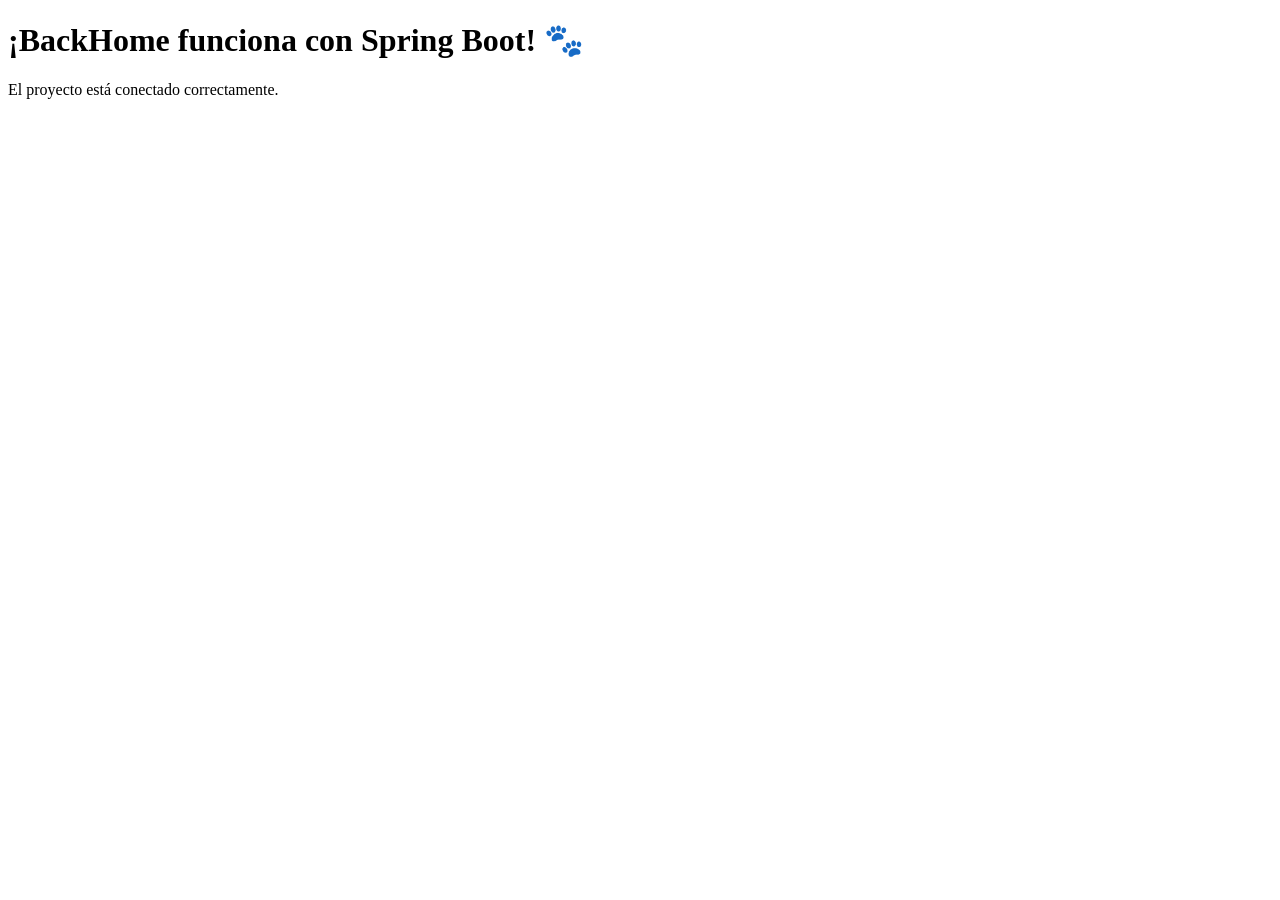
==== demo/src/main/resources/templates/index.html @ ec59faa7 "Framework spring boot Creacion Framework, mas conexion a la base de datos queda FUNCIONAL." ====
<!DOCTYPE html>
<html lang="es">
<head>
    <meta charset="UTF-8">
    <meta name="viewport" content="width=device-width, initial-scale=1.0">
    <title>BackHome</title>
</head>
<body>

    <h1>¡BackHome funciona con Spring Boot! 🐾</h1>

    <p>El proyecto está conectado correctamente.</p>

</body>
</html>
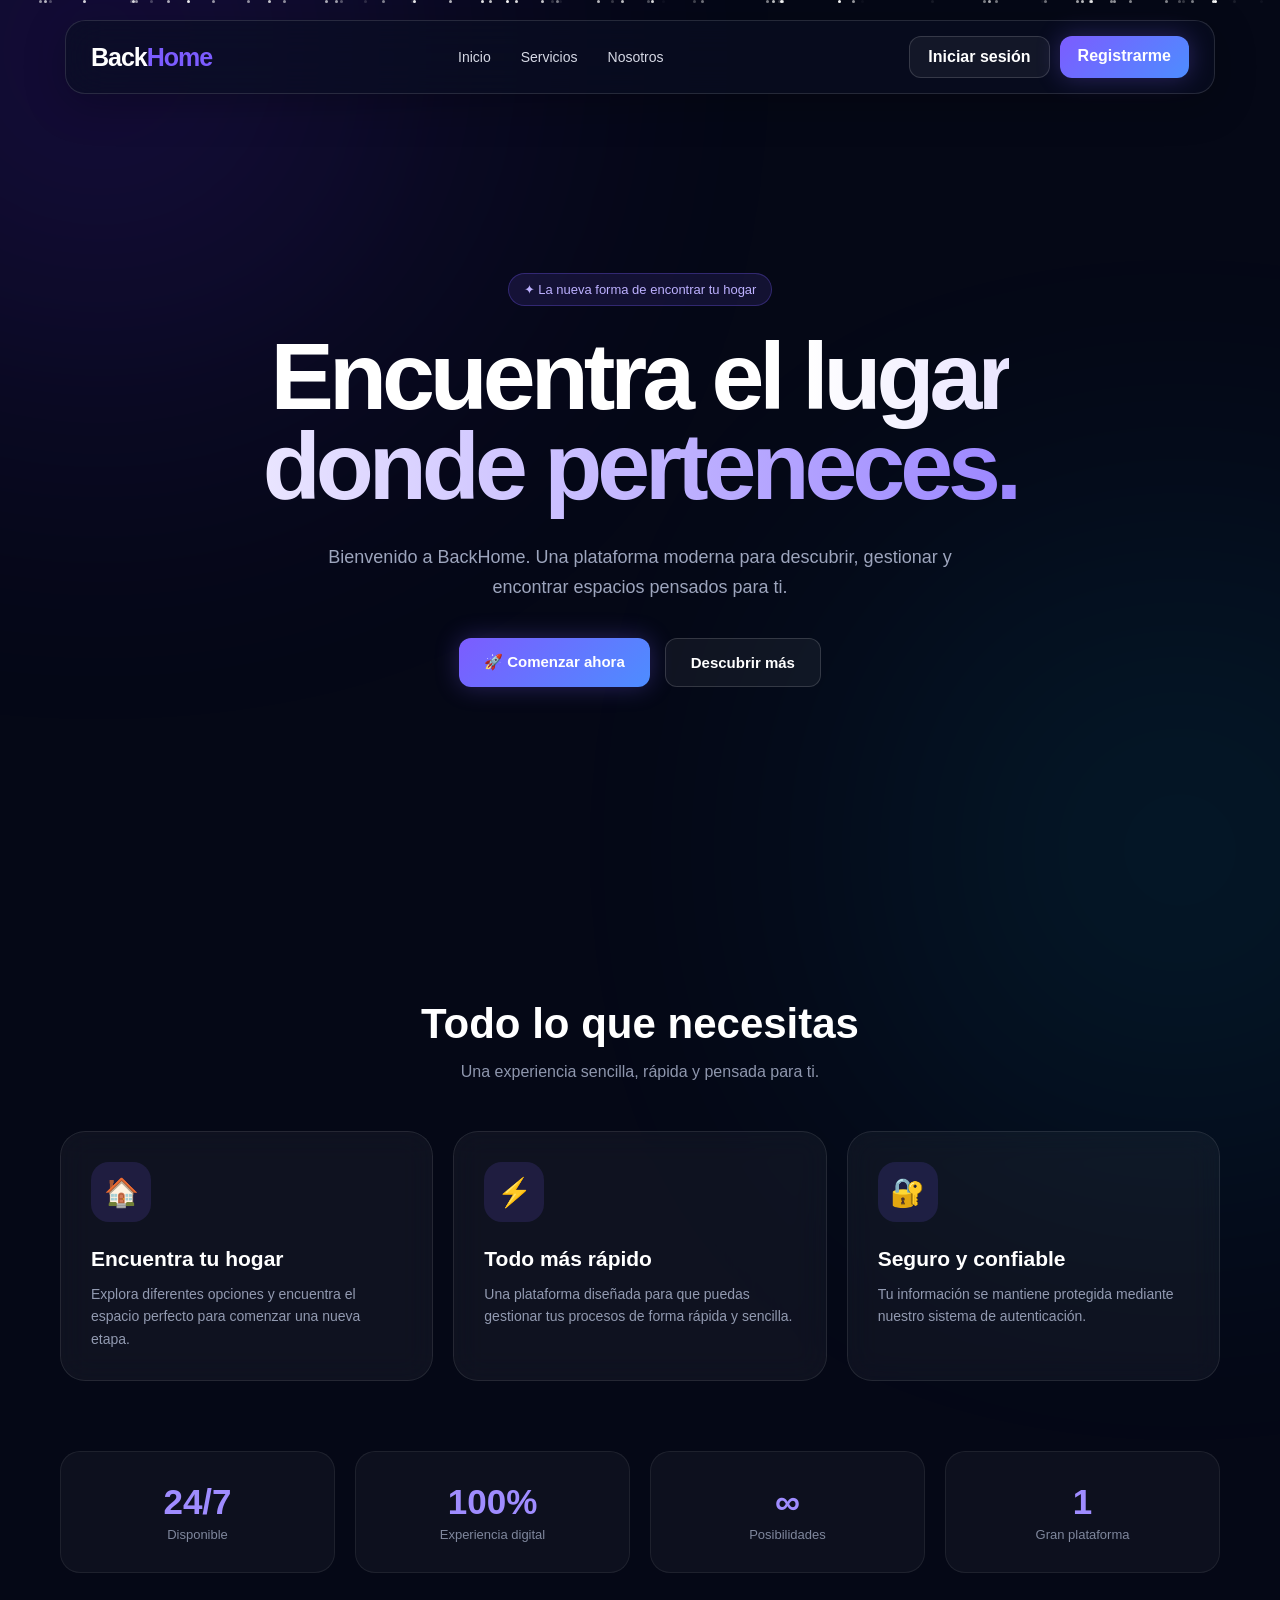
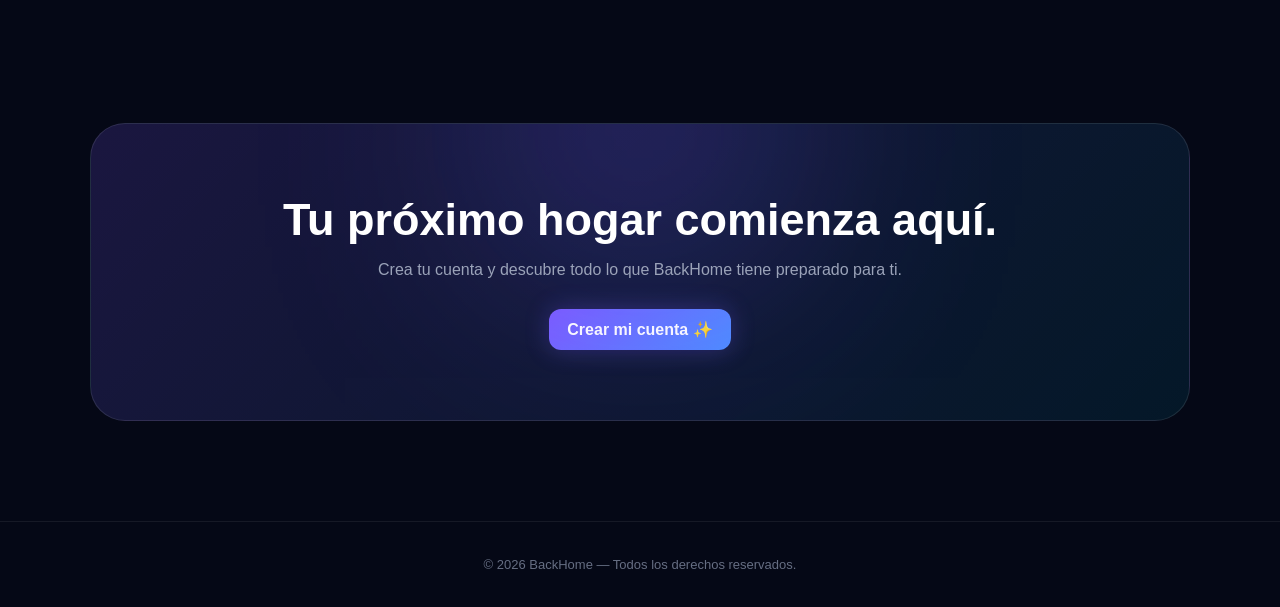
==== commit cc04f1ff: "login + registro java" ====
--- a/demo/src/main/resources/templates/index.html
+++ b/demo/src/main/resources/templates/index.html
@@ -3,13 +3,773 @@
 <head>
     <meta charset="UTF-8">
     <meta name="viewport" content="width=device-width, initial-scale=1.0">
-    <title>BackHome</title>
+
+    <title>BackHome | Encuentra tu nuevo hogar</title>
+
+    <style>
+        * {
+            margin: 0;
+            padding: 0;
+            box-sizing: border-box;
+        }
+
+        html {
+            scroll-behavior: smooth;
+        }
+
+        body {
+            font-family: "Segoe UI", Arial, sans-serif;
+            background: #050816;
+            color: white;
+            overflow-x: hidden;
+        }
+
+        /* =========================
+           FONDO ANIMADO
+        ========================= */
+
+        body::before {
+            content: "";
+            position: fixed;
+            width: 600px;
+            height: 600px;
+            background: #6c2cff;
+            border-radius: 50%;
+            filter: blur(180px);
+            opacity: 0.22;
+            top: -250px;
+            left: -200px;
+            z-index: -2;
+            animation: float1 10s ease-in-out infinite;
+        }
+
+        body::after {
+            content: "";
+            position: fixed;
+            width: 500px;
+            height: 500px;
+            background: #00d4ff;
+            border-radius: 50%;
+            filter: blur(180px);
+            opacity: 0.15;
+            bottom: -200px;
+            right: -150px;
+            z-index: -2;
+            animation: float2 12s ease-in-out infinite;
+        }
+
+        @keyframes float1 {
+            0%, 100% {
+                transform: translate(0, 0);
+            }
+
+            50% {
+                transform: translate(100px, 80px);
+            }
+        }
+
+        @keyframes float2 {
+            0%, 100% {
+                transform: translate(0, 0);
+            }
+
+            50% {
+                transform: translate(-80px, -60px);
+            }
+        }
+
+        /* =========================
+           PARTICULAS
+        ========================= */
+
+        .particles {
+            position: fixed;
+            inset: 0;
+            pointer-events: none;
+            z-index: -1;
+        }
+
+        .particle {
+            position: absolute;
+            width: 3px;
+            height: 3px;
+            background: white;
+            border-radius: 50%;
+            opacity: 0.5;
+            animation: particleMove linear infinite;
+        }
+
+        @keyframes particleMove {
+            from {
+                transform: translateY(100vh);
+                opacity: 0;
+            }
+
+            20% {
+                opacity: 0.6;
+            }
+
+            80% {
+                opacity: 0.6;
+            }
+
+            to {
+                transform: translateY(-100px);
+                opacity: 0;
+            }
+        }
+
+        /* =========================
+           NAVBAR
+        ========================= */
+
+        nav {
+            position: fixed;
+            top: 20px;
+            left: 50%;
+            transform: translateX(-50%);
+            width: min(1150px, 92%);
+            padding: 15px 25px;
+            border: 1px solid rgba(255,255,255,0.12);
+            background: rgba(10, 15, 35, 0.65);
+            backdrop-filter: blur(20px);
+            -webkit-backdrop-filter: blur(20px);
+            border-radius: 20px;
+            display: flex;
+            justify-content: space-between;
+            align-items: center;
+            z-index: 1000;
+            box-shadow: 0 10px 40px rgba(0,0,0,0.25);
+        }
+
+        .logo {
+            font-size: 25px;
+            font-weight: 800;
+            letter-spacing: -1px;
+        }
+
+        .logo span {
+            color: #7c5cff;
+        }
+
+        .nav-links {
+            display: flex;
+            gap: 30px;
+            list-style: none;
+        }
+
+        .nav-links a {
+            color: #d6d9e5;
+            text-decoration: none;
+            font-size: 14px;
+            transition: 0.3s;
+        }
+
+        .nav-links a:hover {
+            color: white;
+        }
+
+        .nav-buttons {
+            display: flex;
+            gap: 10px;
+        }
+
+        .btn {
+            border: none;
+            cursor: pointer;
+            text-decoration: none;
+            padding: 11px 18px;
+            border-radius: 12px;
+            font-weight: 600;
+            transition: 0.3s;
+            display: inline-block;
+        }
+
+        .btn-login {
+            color: white;
+            border: 1px solid rgba(255,255,255,0.15);
+            background: rgba(255,255,255,0.05);
+        }
+
+        .btn-login:hover {
+            background: rgba(255,255,255,0.12);
+            transform: translateY(-2px);
+        }
+
+        .btn-primary {
+            color: white;
+            background: linear-gradient(135deg, #7c5cff, #4d8dff);
+            box-shadow: 0 0 25px rgba(124,92,255,0.3);
+        }
+
+        .btn-primary:hover {
+            transform: translateY(-3px);
+            box-shadow: 0 10px 35px rgba(124,92,255,0.5);
+        }
+
+        /* =========================
+           HERO
+        ========================= */
+
+        .hero {
+            min-height: 100vh;
+            display: flex;
+            align-items: center;
+            justify-content: center;
+            text-align: center;
+            padding: 140px 20px 80px;
+            position: relative;
+        }
+
+        .hero-content {
+            max-width: 950px;
+        }
+
+        .badge {
+            display: inline-block;
+            padding: 8px 15px;
+            border-radius: 30px;
+            background: rgba(124,92,255,0.12);
+            border: 1px solid rgba(124,92,255,0.3);
+            color: #bdb1ff;
+            font-size: 13px;
+            margin-bottom: 25px;
+            animation: appear 1s ease;
+        }
+
+        .hero h1 {
+            font-size: clamp(50px, 8vw, 95px);
+            line-height: 0.95;
+            letter-spacing: -5px;
+            margin-bottom: 30px;
+            animation: appear 1s ease 0.1s both;
+        }
+
+        .gradient-text {
+            background: linear-gradient(
+                90deg,
+                #ffffff,
+                #9b86ff,
+                #62d9ff,
+                #ffffff
+            );
+            background-size: 300%;
+            -webkit-background-clip: text;
+            -webkit-text-fill-color: transparent;
+            animation: gradientMove 6s ease infinite;
+        }
+
+        @keyframes gradientMove {
+            0%,100% {
+                background-position: 0%;
+            }
+
+            50% {
+                background-position: 100%;
+            }
+        }
+
+        .hero p {
+            max-width: 650px;
+            margin: auto;
+            color: #9da5bd;
+            font-size: 18px;
+            line-height: 1.7;
+            animation: appear 1s ease 0.2s both;
+        }
+
+        .hero-buttons {
+            margin-top: 35px;
+            display: flex;
+            justify-content: center;
+            gap: 15px;
+            animation: appear 1s ease 0.3s both;
+        }
+
+        .hero-buttons .btn {
+            padding: 15px 25px;
+            font-size: 15px;
+        }
+
+        @keyframes appear {
+            from {
+                opacity: 0;
+                transform: translateY(25px);
+            }
+
+            to {
+                opacity: 1;
+                transform: translateY(0);
+            }
+        }
+
+        /* =========================
+           TARJETAS
+        ========================= */
+
+        .section {
+            padding: 100px 20px;
+            max-width: 1200px;
+            margin: auto;
+        }
+
+        .section-title {
+            text-align: center;
+            margin-bottom: 50px;
+        }
+
+        .section-title h2 {
+            font-size: 42px;
+            margin-bottom: 15px;
+        }
+
+        .section-title p {
+            color: #8e96ad;
+        }
+
+        .cards {
+            display: grid;
+            grid-template-columns: repeat(3, 1fr);
+            gap: 20px;
+        }
+
+        .card {
+            position: relative;
+            padding: 30px;
+            border-radius: 25px;
+            background: rgba(255,255,255,0.045);
+            border: 1px solid rgba(255,255,255,0.09);
+            backdrop-filter: blur(15px);
+            transition: 0.4s;
+            overflow: hidden;
+        }
+
+        .card::before {
+            content: "";
+            position: absolute;
+            width: 150px;
+            height: 150px;
+            background: #765cff;
+            filter: blur(80px);
+            opacity: 0;
+            transition: 0.4s;
+            top: -70px;
+            right: -70px;
+        }
+
+        .card:hover {
+            transform: translateY(-10px);
+            border-color: rgba(124,92,255,0.35);
+            box-shadow: 0 20px 60px rgba(0,0,0,0.3);
+        }
+
+        .card:hover::before {
+            opacity: 0.5;
+        }
+
+        .icon {
+            width: 60px;
+            height: 60px;
+            display: flex;
+            align-items: center;
+            justify-content: center;
+            border-radius: 18px;
+            font-size: 28px;
+            background: rgba(124,92,255,0.15);
+            margin-bottom: 25px;
+        }
+
+        .card h3 {
+            font-size: 21px;
+            margin-bottom: 12px;
+        }
+
+        .card p {
+            color: #929ab1;
+            line-height: 1.6;
+            font-size: 14px;
+        }
+
+        /* =========================
+           ESTADISTICAS
+        ========================= */
+
+        .stats {
+            display: grid;
+            grid-template-columns: repeat(4, 1fr);
+            gap: 20px;
+            margin-top: 70px;
+        }
+
+        .stat {
+            text-align: center;
+            padding: 30px 15px;
+            border-radius: 20px;
+            background: rgba(255,255,255,0.035);
+            border: 1px solid rgba(255,255,255,0.07);
+        }
+
+        .stat h3 {
+            font-size: 35px;
+            margin-bottom: 5px;
+            color: #9f8cff;
+        }
+
+        .stat p {
+            color: #7f879d;
+            font-size: 13px;
+        }
+
+        /* =========================
+           CTA
+        ========================= */
+
+        .cta {
+            margin: 50px auto 100px;
+            max-width: 1100px;
+            padding: 70px 30px;
+            text-align: center;
+            border-radius: 35px;
+            background:
+                linear-gradient(
+                    135deg,
+                    rgba(124,92,255,0.18),
+                    rgba(0,212,255,0.08)
+                );
+            border: 1px solid rgba(255,255,255,0.1);
+            position: relative;
+            overflow: hidden;
+        }
+
+        .cta::before {
+            content: "";
+            position: absolute;
+            width: 300px;
+            height: 300px;
+            background: #765cff;
+            filter: blur(120px);
+            opacity: 0.25;
+            top: -150px;
+            left: 50%;
+            transform: translateX(-50%);
+        }
+
+        .cta h2 {
+            position: relative;
+            font-size: 45px;
+            margin-bottom: 15px;
+        }
+
+        .cta p {
+            position: relative;
+            color: #9ba3b9;
+            margin-bottom: 30px;
+        }
+
+        /* =========================
+           FOOTER
+        ========================= */
+
+        footer {
+            border-top: 1px solid rgba(255,255,255,0.07);
+            padding: 35px 20px;
+            text-align: center;
+            color: #666e83;
+            font-size: 13px;
+        }
+
+        /* =========================
+           RESPONSIVE
+        ========================= */
+
+        @media (max-width: 850px) {
+
+            .nav-links {
+                display: none;
+            }
+
+            .cards {
+                grid-template-columns: 1fr;
+            }
+
+            .stats {
+                grid-template-columns: repeat(2, 1fr);
+            }
+
+            .hero h1 {
+                letter-spacing: -3px;
+            }
+        }
+
+        @media (max-width: 500px) {
+
+            nav {
+                padding: 12px 15px;
+            }
+
+            .logo {
+                font-size: 20px;
+            }
+
+            .nav-buttons .btn {
+                padding: 9px 12px;
+                font-size: 12px;
+            }
+
+            .hero-buttons {
+                flex-direction: column;
+            }
+
+            .stats {
+                grid-template-columns: 1fr;
+            }
+
+            .section-title h2,
+            .cta h2 {
+                font-size: 32px;
+            }
+        }
+    </style>
 </head>
+
 <body>
 
-    <h1>¡BackHome funciona con Spring Boot! 🐾</h1>
-
-    <p>El proyecto está conectado correctamente.</p>
+    <!-- PARTICULAS -->
+    <div class="particles" id="particles"></div>
+
+    <!-- NAVBAR -->
+    <nav>
+
+        <div class="logo">
+            Back<span>Home</span>
+        </div>
+
+        <ul class="nav-links">
+            <li><a href="#inicio">Inicio</a></li>
+            <li><a href="#servicios">Servicios</a></li>
+            <li><a href="#nosotros">Nosotros</a></li>
+        </ul>
+
+        <div class="nav-buttons">
+            <a href="/login" class="btn btn-login">
+                Iniciar sesión
+            </a>
+
+            <a href="/registro" class="btn btn-primary">
+                Registrarme
+            </a>
+        </div>
+
+    </nav>
+
+
+    <!-- HERO -->
+
+    <section class="hero" id="inicio">
+
+        <div class="hero-content">
+
+            <div class="badge">
+                ✦ La nueva forma de encontrar tu hogar
+            </div>
+
+            <h1>
+                Encuentra el
+                <span class="gradient-text">
+                    lugar donde
+                    perteneces.
+                </span>
+            </h1>
+
+            <p>
+                Bienvenido a BackHome. Una plataforma moderna para
+                descubrir, gestionar y encontrar espacios pensados
+                para ti.
+            </p>
+
+            <div class="hero-buttons">
+
+                <a href="/registro" class="btn btn-primary">
+                    🚀 Comenzar ahora
+                </a>
+
+                <a href="#servicios" class="btn btn-login">
+                    Descubrir más
+                </a>
+
+            </div>
+
+        </div>
+
+    </section>
+
+
+    <!-- SERVICIOS -->
+
+    <section class="section" id="servicios">
+
+        <div class="section-title">
+
+            <h2>
+                Todo lo que necesitas
+            </h2>
+
+            <p>
+                Una experiencia sencilla, rápida y pensada para ti.
+            </p>
+
+        </div>
+
+
+        <div class="cards">
+
+            <div class="card">
+
+                <div class="icon">
+                    🏠
+                </div>
+
+                <h3>
+                    Encuentra tu hogar
+                </h3>
+
+                <p>
+                    Explora diferentes opciones y encuentra
+                    el espacio perfecto para comenzar una
+                    nueva etapa.
+                </p>
+
+            </div>
+
+
+            <div class="card">
+
+                <div class="icon">
+                    ⚡
+                </div>
+
+                <h3>
+                    Todo más rápido
+                </h3>
+
+                <p>
+                    Una plataforma diseñada para que puedas
+                    gestionar tus procesos de forma rápida
+                    y sencilla.
+                </p>
+
+            </div>
+
+
+            <div class="card">
+
+                <div class="icon">
+                    🔐
+                </div>
+
+                <h3>
+                    Seguro y confiable
+                </h3>
+
+                <p>
+                    Tu información se mantiene protegida
+                    mediante nuestro sistema de autenticación.
+                </p>
+
+            </div>
+
+        </div>
+
+
+        <!-- ESTADISTICAS -->
+
+        <div class="stats">
+
+            <div class="stat">
+                <h3>24/7</h3>
+                <p>Disponible</p>
+            </div>
+
+            <div class="stat">
+                <h3>100%</h3>
+                <p>Experiencia digital</p>
+            </div>
+
+            <div class="stat">
+                <h3>∞</h3>
+                <p>Posibilidades</p>
+            </div>
+
+            <div class="stat">
+                <h3>1</h3>
+                <p>Gran plataforma</p>
+            </div>
+
+        </div>
+
+    </section>
+
+
+    <!-- CTA -->
+
+    <section class="cta" id="nosotros">
+
+        <h2>
+            Tu próximo hogar
+            comienza aquí.
+        </h2>
+
+        <p>
+            Crea tu cuenta y descubre todo lo que BackHome
+            tiene preparado para ti.
+        </p>
+
+        <a href="/registro" class="btn btn-primary">
+            Crear mi cuenta ✨
+        </a>
+
+    </section>
+
+
+    <!-- FOOTER -->
+
+    <footer>
+
+        © 2026 BackHome — Todos los derechos reservados.
+
+    </footer>
+
+
+    <!-- JAVASCRIPT -->
+
+    <script>
+
+        const particlesContainer =
+            document.getElementById("particles");
+
+        for (let i = 0; i < 70; i++) {
+
+            const particle =
+                document.createElement("div");
+
+            particle.classList.add("particle");
+
+            particle.style.left =
+                Math.random() * 100 + "%";
+
+            particle.style.animationDuration =
+                (5 + Math.random() * 10) + "s";
+
+            particle.style.animationDelay =
+                Math.random() * 10 + "s";
+
+            particle.style.opacity =
+                Math.random();
+
+            particlesContainer.appendChild(particle);
+        }
+
+    </script>
 
 </body>
 </html>
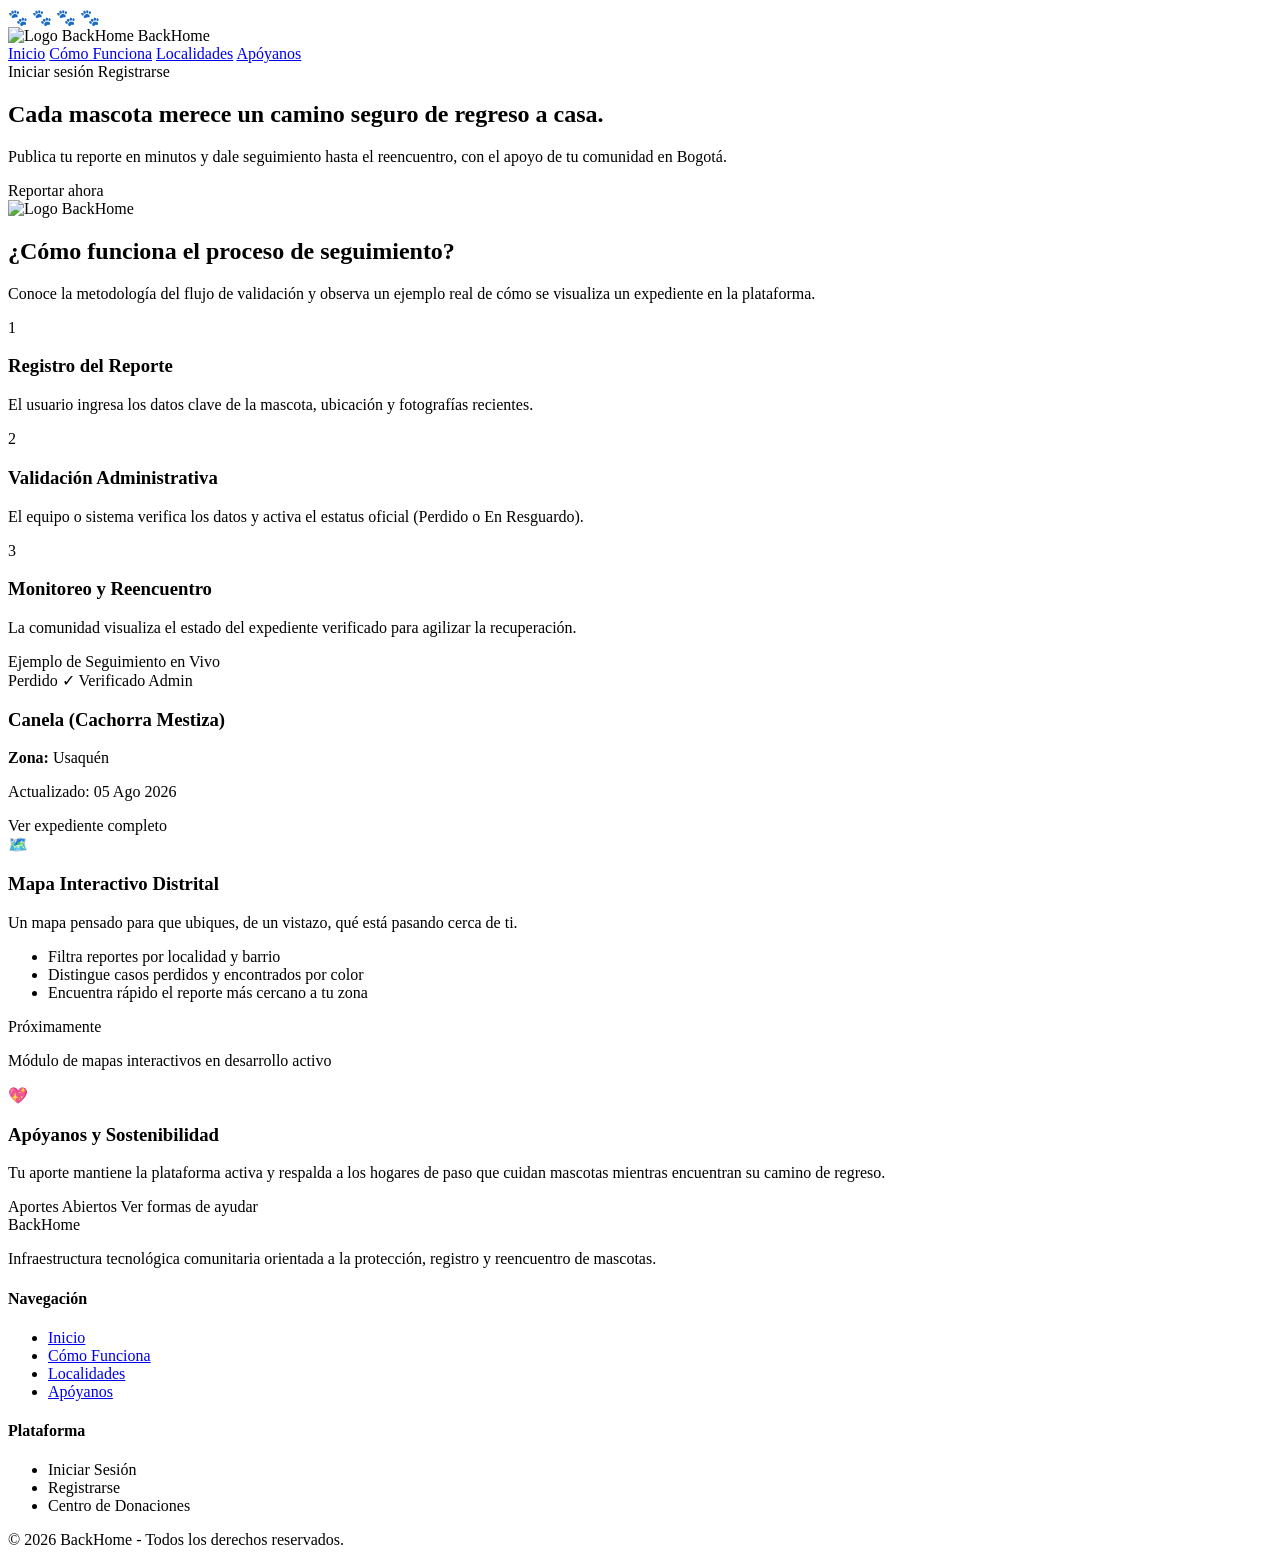
==== commit 89baed71: "Dashboard prueba" ====
--- a/demo/src/main/resources/templates/index.html
+++ b/demo/src/main/resources/templates/index.html
@@ -1,775 +1,210 @@
 <!DOCTYPE html>
-<html lang="es">
+<html lang="es" xmlns:th="http://www.thymeleaf.org">
+
 <head>
     <meta charset="UTF-8">
     <meta name="viewport" content="width=device-width, initial-scale=1.0">
-
-    <title>BackHome | Encuentra tu nuevo hogar</title>
-
-    <style>
-        * {
-            margin: 0;
-            padding: 0;
-            box-sizing: border-box;
-        }
-
-        html {
-            scroll-behavior: smooth;
-        }
-
-        body {
-            font-family: "Segoe UI", Arial, sans-serif;
-            background: #050816;
-            color: white;
-            overflow-x: hidden;
-        }
-
-        /* =========================
-           FONDO ANIMADO
-        ========================= */
-
-        body::before {
-            content: "";
-            position: fixed;
-            width: 600px;
-            height: 600px;
-            background: #6c2cff;
-            border-radius: 50%;
-            filter: blur(180px);
-            opacity: 0.22;
-            top: -250px;
-            left: -200px;
-            z-index: -2;
-            animation: float1 10s ease-in-out infinite;
-        }
-
-        body::after {
-            content: "";
-            position: fixed;
-            width: 500px;
-            height: 500px;
-            background: #00d4ff;
-            border-radius: 50%;
-            filter: blur(180px);
-            opacity: 0.15;
-            bottom: -200px;
-            right: -150px;
-            z-index: -2;
-            animation: float2 12s ease-in-out infinite;
-        }
-
-        @keyframes float1 {
-            0%, 100% {
-                transform: translate(0, 0);
-            }
-
-            50% {
-                transform: translate(100px, 80px);
-            }
-        }
-
-        @keyframes float2 {
-            0%, 100% {
-                transform: translate(0, 0);
-            }
-
-            50% {
-                transform: translate(-80px, -60px);
-            }
-        }
-
-        /* =========================
-           PARTICULAS
-        ========================= */
-
-        .particles {
-            position: fixed;
-            inset: 0;
-            pointer-events: none;
-            z-index: -1;
-        }
-
-        .particle {
-            position: absolute;
-            width: 3px;
-            height: 3px;
-            background: white;
-            border-radius: 50%;
-            opacity: 0.5;
-            animation: particleMove linear infinite;
-        }
-
-        @keyframes particleMove {
-            from {
-                transform: translateY(100vh);
-                opacity: 0;
-            }
-
-            20% {
-                opacity: 0.6;
-            }
-
-            80% {
-                opacity: 0.6;
-            }
-
-            to {
-                transform: translateY(-100px);
-                opacity: 0;
-            }
-        }
-
-        /* =========================
-           NAVBAR
-        ========================= */
-
-        nav {
-            position: fixed;
-            top: 20px;
-            left: 50%;
-            transform: translateX(-50%);
-            width: min(1150px, 92%);
-            padding: 15px 25px;
-            border: 1px solid rgba(255,255,255,0.12);
-            background: rgba(10, 15, 35, 0.65);
-            backdrop-filter: blur(20px);
-            -webkit-backdrop-filter: blur(20px);
-            border-radius: 20px;
-            display: flex;
-            justify-content: space-between;
-            align-items: center;
-            z-index: 1000;
-            box-shadow: 0 10px 40px rgba(0,0,0,0.25);
-        }
-
-        .logo {
-            font-size: 25px;
-            font-weight: 800;
-            letter-spacing: -1px;
-        }
-
-        .logo span {
-            color: #7c5cff;
-        }
-
-        .nav-links {
-            display: flex;
-            gap: 30px;
-            list-style: none;
-        }
-
-        .nav-links a {
-            color: #d6d9e5;
-            text-decoration: none;
-            font-size: 14px;
-            transition: 0.3s;
-        }
-
-        .nav-links a:hover {
-            color: white;
-        }
-
-        .nav-buttons {
-            display: flex;
-            gap: 10px;
-        }
-
-        .btn {
-            border: none;
-            cursor: pointer;
-            text-decoration: none;
-            padding: 11px 18px;
-            border-radius: 12px;
-            font-weight: 600;
-            transition: 0.3s;
-            display: inline-block;
-        }
-
-        .btn-login {
-            color: white;
-            border: 1px solid rgba(255,255,255,0.15);
-            background: rgba(255,255,255,0.05);
-        }
-
-        .btn-login:hover {
-            background: rgba(255,255,255,0.12);
-            transform: translateY(-2px);
-        }
-
-        .btn-primary {
-            color: white;
-            background: linear-gradient(135deg, #7c5cff, #4d8dff);
-            box-shadow: 0 0 25px rgba(124,92,255,0.3);
-        }
-
-        .btn-primary:hover {
-            transform: translateY(-3px);
-            box-shadow: 0 10px 35px rgba(124,92,255,0.5);
-        }
-
-        /* =========================
-           HERO
-        ========================= */
-
-        .hero {
-            min-height: 100vh;
-            display: flex;
-            align-items: center;
-            justify-content: center;
-            text-align: center;
-            padding: 140px 20px 80px;
-            position: relative;
-        }
-
-        .hero-content {
-            max-width: 950px;
-        }
-
-        .badge {
-            display: inline-block;
-            padding: 8px 15px;
-            border-radius: 30px;
-            background: rgba(124,92,255,0.12);
-            border: 1px solid rgba(124,92,255,0.3);
-            color: #bdb1ff;
-            font-size: 13px;
-            margin-bottom: 25px;
-            animation: appear 1s ease;
-        }
-
-        .hero h1 {
-            font-size: clamp(50px, 8vw, 95px);
-            line-height: 0.95;
-            letter-spacing: -5px;
-            margin-bottom: 30px;
-            animation: appear 1s ease 0.1s both;
-        }
-
-        .gradient-text {
-            background: linear-gradient(
-                90deg,
-                #ffffff,
-                #9b86ff,
-                #62d9ff,
-                #ffffff
-            );
-            background-size: 300%;
-            -webkit-background-clip: text;
-            -webkit-text-fill-color: transparent;
-            animation: gradientMove 6s ease infinite;
-        }
-
-        @keyframes gradientMove {
-            0%,100% {
-                background-position: 0%;
-            }
-
-            50% {
-                background-position: 100%;
-            }
-        }
-
-        .hero p {
-            max-width: 650px;
-            margin: auto;
-            color: #9da5bd;
-            font-size: 18px;
-            line-height: 1.7;
-            animation: appear 1s ease 0.2s both;
-        }
-
-        .hero-buttons {
-            margin-top: 35px;
-            display: flex;
-            justify-content: center;
-            gap: 15px;
-            animation: appear 1s ease 0.3s both;
-        }
-
-        .hero-buttons .btn {
-            padding: 15px 25px;
-            font-size: 15px;
-        }
-
-        @keyframes appear {
-            from {
-                opacity: 0;
-                transform: translateY(25px);
-            }
-
-            to {
-                opacity: 1;
-                transform: translateY(0);
-            }
-        }
-
-        /* =========================
-           TARJETAS
-        ========================= */
-
-        .section {
-            padding: 100px 20px;
-            max-width: 1200px;
-            margin: auto;
-        }
-
-        .section-title {
-            text-align: center;
-            margin-bottom: 50px;
-        }
-
-        .section-title h2 {
-            font-size: 42px;
-            margin-bottom: 15px;
-        }
-
-        .section-title p {
-            color: #8e96ad;
-        }
-
-        .cards {
-            display: grid;
-            grid-template-columns: repeat(3, 1fr);
-            gap: 20px;
-        }
-
-        .card {
-            position: relative;
-            padding: 30px;
-            border-radius: 25px;
-            background: rgba(255,255,255,0.045);
-            border: 1px solid rgba(255,255,255,0.09);
-            backdrop-filter: blur(15px);
-            transition: 0.4s;
-            overflow: hidden;
-        }
-
-        .card::before {
-            content: "";
-            position: absolute;
-            width: 150px;
-            height: 150px;
-            background: #765cff;
-            filter: blur(80px);
-            opacity: 0;
-            transition: 0.4s;
-            top: -70px;
-            right: -70px;
-        }
-
-        .card:hover {
-            transform: translateY(-10px);
-            border-color: rgba(124,92,255,0.35);
-            box-shadow: 0 20px 60px rgba(0,0,0,0.3);
-        }
-
-        .card:hover::before {
-            opacity: 0.5;
-        }
-
-        .icon {
-            width: 60px;
-            height: 60px;
-            display: flex;
-            align-items: center;
-            justify-content: center;
-            border-radius: 18px;
-            font-size: 28px;
-            background: rgba(124,92,255,0.15);
-            margin-bottom: 25px;
-        }
-
-        .card h3 {
-            font-size: 21px;
-            margin-bottom: 12px;
-        }
-
-        .card p {
-            color: #929ab1;
-            line-height: 1.6;
-            font-size: 14px;
-        }
-
-        /* =========================
-           ESTADISTICAS
-        ========================= */
-
-        .stats {
-            display: grid;
-            grid-template-columns: repeat(4, 1fr);
-            gap: 20px;
-            margin-top: 70px;
-        }
-
-        .stat {
-            text-align: center;
-            padding: 30px 15px;
-            border-radius: 20px;
-            background: rgba(255,255,255,0.035);
-            border: 1px solid rgba(255,255,255,0.07);
-        }
-
-        .stat h3 {
-            font-size: 35px;
-            margin-bottom: 5px;
-            color: #9f8cff;
-        }
-
-        .stat p {
-            color: #7f879d;
-            font-size: 13px;
-        }
-
-        /* =========================
-           CTA
-        ========================= */
-
-        .cta {
-            margin: 50px auto 100px;
-            max-width: 1100px;
-            padding: 70px 30px;
-            text-align: center;
-            border-radius: 35px;
-            background:
-                linear-gradient(
-                    135deg,
-                    rgba(124,92,255,0.18),
-                    rgba(0,212,255,0.08)
-                );
-            border: 1px solid rgba(255,255,255,0.1);
-            position: relative;
-            overflow: hidden;
-        }
-
-        .cta::before {
-            content: "";
-            position: absolute;
-            width: 300px;
-            height: 300px;
-            background: #765cff;
-            filter: blur(120px);
-            opacity: 0.25;
-            top: -150px;
-            left: 50%;
-            transform: translateX(-50%);
-        }
-
-        .cta h2 {
-            position: relative;
-            font-size: 45px;
-            margin-bottom: 15px;
-        }
-
-        .cta p {
-            position: relative;
-            color: #9ba3b9;
-            margin-bottom: 30px;
-        }
-
-        /* =========================
-           FOOTER
-        ========================= */
-
-        footer {
-            border-top: 1px solid rgba(255,255,255,0.07);
-            padding: 35px 20px;
-            text-align: center;
-            color: #666e83;
-            font-size: 13px;
-        }
-
-        /* =========================
-           RESPONSIVE
-        ========================= */
-
-        @media (max-width: 850px) {
-
-            .nav-links {
-                display: none;
-            }
-
-            .cards {
-                grid-template-columns: 1fr;
-            }
-
-            .stats {
-                grid-template-columns: repeat(2, 1fr);
-            }
-
-            .hero h1 {
-                letter-spacing: -3px;
-            }
-        }
-
-        @media (max-width: 500px) {
-
-            nav {
-                padding: 12px 15px;
-            }
-
-            .logo {
-                font-size: 20px;
-            }
-
-            .nav-buttons .btn {
-                padding: 9px 12px;
-                font-size: 12px;
-            }
-
-            .hero-buttons {
-                flex-direction: column;
-            }
-
-            .stats {
-                grid-template-columns: 1fr;
-            }
-
-            .section-title h2,
-            .cta h2 {
-                font-size: 32px;
-            }
-        }
-    </style>
+    <title>BackHome | Red de Recuperación Animal</title>
+
+    <!-- Google Fonts: Playwrite NZ Basic (wordmark) + Plus Jakarta Sans (texto general) -->
+    <link rel="preconnect" href="https://fonts.googleapis.com">
+    <link rel="preconnect" href="https://fonts.gstatic.com" crossorigin>
+    <link href="https://fonts.googleapis.com/css2?family=Playwrite+NZ+Basic:wght@300;400&family=Plus+Jakarta+Sans:wght@400;500;600;700;800&display=swap" rel="stylesheet">
+
+    <!-- Hoja de estilos externa -->
+    <link rel="stylesheet" th:href="@{/css/index.css}">
 </head>
 
 <body>
 
-    <!-- PARTICULAS -->
-    <div class="particles" id="particles"></div>
-
-    <!-- NAVBAR -->
-    <nav>
-
-        <div class="logo">
-            Back<span>Home</span>
+    <!-- FONDO DECORATIVO GLOBAL (mismo lenguaje visual que el login) -->
+    <div class="site-background" aria-hidden="true">
+        <span class="blob blob-one"></span>
+        <span class="blob blob-two"></span>
+        <span class="blob blob-three"></span>
+        <span class="paw paw-one">🐾</span>
+        <span class="paw paw-two">🐾</span>
+        <span class="paw paw-three">🐾</span>
+        <span class="paw paw-four">🐾</span>
+    </div>
+
+    <!-- HEADER SUPERIOR CON LOGO Y NAVEGACIÓN -->
+    <header class="site-header">
+        <div class="header-container">
+            <a th:href="@{/}" class="header-brand-group">
+                <img th:src="@{/images/logo-backhome.png}" src="logo.png" alt="Logo BackHome" class="header-logo-img">
+                <span class="header-brand-title">BackHome</span>
+            </a>
+
+            <nav class="header-nav-menu">
+                <a href="#inicio">Inicio</a>
+                <a href="#proceso-seguimiento">Cómo Funciona</a>
+                <a href="#localidades-mapa">Localidades</a>
+                <a href="#apoyo-donaciones">Apóyanos</a>
+            </nav>
+
+            <div class="header-actions-group">
+                <a th:href="@{/login}" class="auth-link-login">Iniciar sesión</a>
+                <a th:href="@{/registro}" class="auth-btn-register">Registrarse</a>
+            </div>
         </div>
-
-        <ul class="nav-links">
-            <li><a href="#inicio">Inicio</a></li>
-            <li><a href="#servicios">Servicios</a></li>
-            <li><a href="#nosotros">Nosotros</a></li>
-        </ul>
-
-        <div class="nav-buttons">
-            <a href="/login" class="btn btn-login">
-                Iniciar sesión
-            </a>
-
-            <a href="/registro" class="btn btn-primary">
-                Registrarme
-            </a>
+    </header>
+
+    <!-- CONTENIDO PRINCIPAL -->
+    <main class="site-main-content">
+
+        <!-- SECCIÓN DE BIENVENIDA (HERO) -->
+        <section class="hero-welcome-section" id="inicio">
+            <div class="hero-content-wrapper">
+                <div class="hero-text-block">
+                    <h1>Cada mascota merece un camino seguro de <span class="accent-text">regreso a casa.</span></h1>
+                    <p>Publica tu reporte en minutos y dale seguimiento hasta el reencuentro, con el apoyo de tu comunidad en Bogotá.</p>
+                    <div class="hero-buttons-container">
+                        <a th:href="@{/registro}" class="btn-primary-action">Reportar ahora</a>
+                    </div>
+                </div>
+
+                <div class="hero-visual-card">
+                    <div class="hero-logo-container">
+                        <img th:src="@{/images/logo-backhome.png}" src="logo.png" alt="Logo BackHome" class="hero-central-logo">
+                    </div>
+                </div>
+            </div>
+        </section>
+
+        <!-- SECCIÓN UNIFICADA: PROCESO DE SEGUIMIENTO Y EJEMPLO -->
+        <section class="workflow-section" id="proceso-seguimiento">
+            <div class="section-heading-block">
+                <h2>¿Cómo funciona el proceso de seguimiento?</h2>
+                <p>Conoce la metodología del flujo de validación y observa un ejemplo real de cómo se visualiza un expediente en la plataforma.</p>
+            </div>
+
+            <div class="workflow-grid-layout">
+                <!-- Pasos del proceso -->
+                <div class="workflow-steps-list">
+                    <div class="workflow-step-card">
+                        <div class="step-number-badge">1</div>
+                        <div class="step-text-content">
+                            <h3>Registro del Reporte</h3>
+                            <p>El usuario ingresa los datos clave de la mascota, ubicación y fotografías recientes.</p>
+                        </div>
+                    </div>
+
+                    <div class="workflow-step-card">
+                        <div class="step-number-badge">2</div>
+                        <div class="step-text-content">
+                            <h3>Validación Administrativa</h3>
+                            <p>El equipo o sistema verifica los datos y activa el estatus oficial (Perdido o En Resguardo).</p>
+                        </div>
+                    </div>
+
+                    <div class="workflow-step-card">
+                        <div class="step-number-badge">3</div>
+                        <div class="step-text-content">
+                            <h3>Monitoreo y Reencuentro</h3>
+                            <p>La comunidad visualiza el estado del expediente verificado para agilizar la recuperación.</p>
+                        </div>
+                    </div>
+                </div>
+
+                <!-- Tarjeta de ejemplo integrado del seguimiento -->
+                <div class="workflow-example-wrapper">
+                    <span class="example-tag-label">Ejemplo de Seguimiento en Vivo</span>
+
+                    <div class="example-preview-card">
+                        <div class="example-card-media-area">
+                            <span class="status-badge-pill lost">Perdido</span>
+                            <span class="status-badge-verified">✓ Verificado Admin</span>
+                        </div>
+                        <div class="example-card-body-area">
+                            <h3 th:text="${caso1 != null ? caso1.titulo : 'Canela (Cachorra Mestiza)'}">Canela (Cachorra Mestiza)</h3>
+                            <p class="example-location-text"><strong>Zona:</strong> Usaquén</p>
+                            <p class="example-date-text">Actualizado: 05 Ago 2026</p>
+
+                            <!-- Botón simulado (estético / no interactivo) -->
+                            <div class="btn-mock-action">Ver expediente completo</div>
+                        </div>
+                    </div>
+                </div>
+            </div>
+        </section>
+
+        <!-- SECCIÓN DE MÓDULOS INTERACTIVOS (MAPA Y APOYO) -->
+        <section class="interactive-modules-section">
+            <div class="modules-grid-layout">
+
+                <!-- Módulo Mapa Interactivo -->
+                <div class="module-card-box" id="localidades-mapa">
+                    <div class="module-card-header">
+                        <span class="module-icon-emoji">🗺️</span>
+                        <h3>Mapa Interactivo Distrital</h3>
+                    </div>
+                    <p>Un mapa pensado para que ubiques, de un vistazo, qué está pasando cerca de ti.</p>
+                    <ul class="module-feature-list">
+                        <li>Filtra reportes por localidad y barrio</li>
+                        <li>Distingue casos perdidos y encontrados por color</li>
+                        <li>Encuentra rápido el reporte más cercano a tu zona</li>
+                    </ul>
+
+                    <div class="module-preview-stub">
+                        <span class="stub-badge soon">Próximamente</span>
+                        <p>Módulo de mapas interactivos en desarrollo activo</p>
+                    </div>
+                </div>
+
+                <!-- Módulo de Apoyo / Donaciones -->
+                <div class="module-card-box" id="apoyo-donaciones">
+                    <div class="module-card-header">
+                        <span class="module-icon-emoji">💖</span>
+                        <h3>Apóyanos y Sostenibilidad</h3>
+                    </div>
+                    <p>Tu aporte mantiene la plataforma activa y respalda a los hogares de paso que cuidan mascotas mientras encuentran su camino de regreso.</p>
+
+                    <div class="module-preview-stub">
+                        <span class="stub-badge active">Aportes Abiertos</span>
+                        <a th:href="@{/donaciones}" class="btn-stub-action">Ver formas de ayudar</a>
+                    </div>
+                </div>
+
+            </div>
+        </section>
+
+    </main>
+
+    <!-- FOOTER -->
+    <footer class="site-footer">
+        <div class="footer-container">
+            <div class="footer-column-brand">
+                <div class="footer-brand-row">
+                    <span class="footer-brand-name">BackHome</span>
+                </div>
+                <p>Infraestructura tecnológica comunitaria orientada a la protección, registro y reencuentro de mascotas.</p>
+            </div>
+
+            <div class="footer-column-links">
+                <h4>Navegación</h4>
+                <ul>
+                    <li><a href="#inicio">Inicio</a></li>
+                    <li><a href="#proceso-seguimiento">Cómo Funciona</a></li>
+                    <li><a href="#localidades-mapa">Localidades</a></li>
+                    <li><a href="#apoyo-donaciones">Apóyanos</a></li>
+                </ul>
+            </div>
+
+            <div class="footer-column-links">
+                <h4>Plataforma</h4>
+                <ul>
+                    <li><a th:href="@{/login}">Iniciar Sesión</a></li>
+                    <li><a th:href="@{/registro}">Registrarse</a></li>
+                    <li><a th:href="@{/donaciones}">Centro de Donaciones</a></li>
+                </ul>
+            </div>
         </div>
 
-    </nav>
-
-
-    <!-- HERO -->
-
-    <section class="hero" id="inicio">
-
-        <div class="hero-content">
-
-            <div class="badge">
-                ✦ La nueva forma de encontrar tu hogar
-            </div>
-
-            <h1>
-                Encuentra el
-                <span class="gradient-text">
-                    lugar donde
-                    perteneces.
-                </span>
-            </h1>
-
-            <p>
-                Bienvenido a BackHome. Una plataforma moderna para
-                descubrir, gestionar y encontrar espacios pensados
-                para ti.
-            </p>
-
-            <div class="hero-buttons">
-
-                <a href="/registro" class="btn btn-primary">
-                    🚀 Comenzar ahora
-                </a>
-
-                <a href="#servicios" class="btn btn-login">
-                    Descubrir más
-                </a>
-
-            </div>
-
+        <div class="footer-bottom-bar">
+            <p>© 2026 BackHome - Todos los derechos reservados.</p>
         </div>
-
-    </section>
-
-
-    <!-- SERVICIOS -->
-
-    <section class="section" id="servicios">
-
-        <div class="section-title">
-
-            <h2>
-                Todo lo que necesitas
-            </h2>
-
-            <p>
-                Una experiencia sencilla, rápida y pensada para ti.
-            </p>
-
-        </div>
-
-
-        <div class="cards">
-
-            <div class="card">
-
-                <div class="icon">
-                    🏠
-                </div>
-
-                <h3>
-                    Encuentra tu hogar
-                </h3>
-
-                <p>
-                    Explora diferentes opciones y encuentra
-                    el espacio perfecto para comenzar una
-                    nueva etapa.
-                </p>
-
-            </div>
-
-
-            <div class="card">
-
-                <div class="icon">
-                    ⚡
-                </div>
-
-                <h3>
-                    Todo más rápido
-                </h3>
-
-                <p>
-                    Una plataforma diseñada para que puedas
-                    gestionar tus procesos de forma rápida
-                    y sencilla.
-                </p>
-
-            </div>
-
-
-            <div class="card">
-
-                <div class="icon">
-                    🔐
-                </div>
-
-                <h3>
-                    Seguro y confiable
-                </h3>
-
-                <p>
-                    Tu información se mantiene protegida
-                    mediante nuestro sistema de autenticación.
-                </p>
-
-            </div>
-
-        </div>
-
-
-        <!-- ESTADISTICAS -->
-
-        <div class="stats">
-
-            <div class="stat">
-                <h3>24/7</h3>
-                <p>Disponible</p>
-            </div>
-
-            <div class="stat">
-                <h3>100%</h3>
-                <p>Experiencia digital</p>
-            </div>
-
-            <div class="stat">
-                <h3>∞</h3>
-                <p>Posibilidades</p>
-            </div>
-
-            <div class="stat">
-                <h3>1</h3>
-                <p>Gran plataforma</p>
-            </div>
-
-        </div>
-
-    </section>
-
-
-    <!-- CTA -->
-
-    <section class="cta" id="nosotros">
-
-        <h2>
-            Tu próximo hogar
-            comienza aquí.
-        </h2>
-
-        <p>
-            Crea tu cuenta y descubre todo lo que BackHome
-            tiene preparado para ti.
-        </p>
-
-        <a href="/registro" class="btn btn-primary">
-            Crear mi cuenta ✨
-        </a>
-
-    </section>
-
-
-    <!-- FOOTER -->
-
-    <footer>
-
-        © 2026 BackHome — Todos los derechos reservados.
-
     </footer>
-
-
-    <!-- JAVASCRIPT -->
-
-    <script>
-
-        const particlesContainer =
-            document.getElementById("particles");
-
-        for (let i = 0; i < 70; i++) {
-
-            const particle =
-                document.createElement("div");
-
-            particle.classList.add("particle");
-
-            particle.style.left =
-                Math.random() * 100 + "%";
-
-            particle.style.animationDuration =
-                (5 + Math.random() * 10) + "s";
-
-            particle.style.animationDelay =
-                Math.random() * 10 + "s";
-
-            particle.style.opacity =
-                Math.random();
-
-            particlesContainer.appendChild(particle);
-        }
-
-    </script>
 
 </body>
 </html>
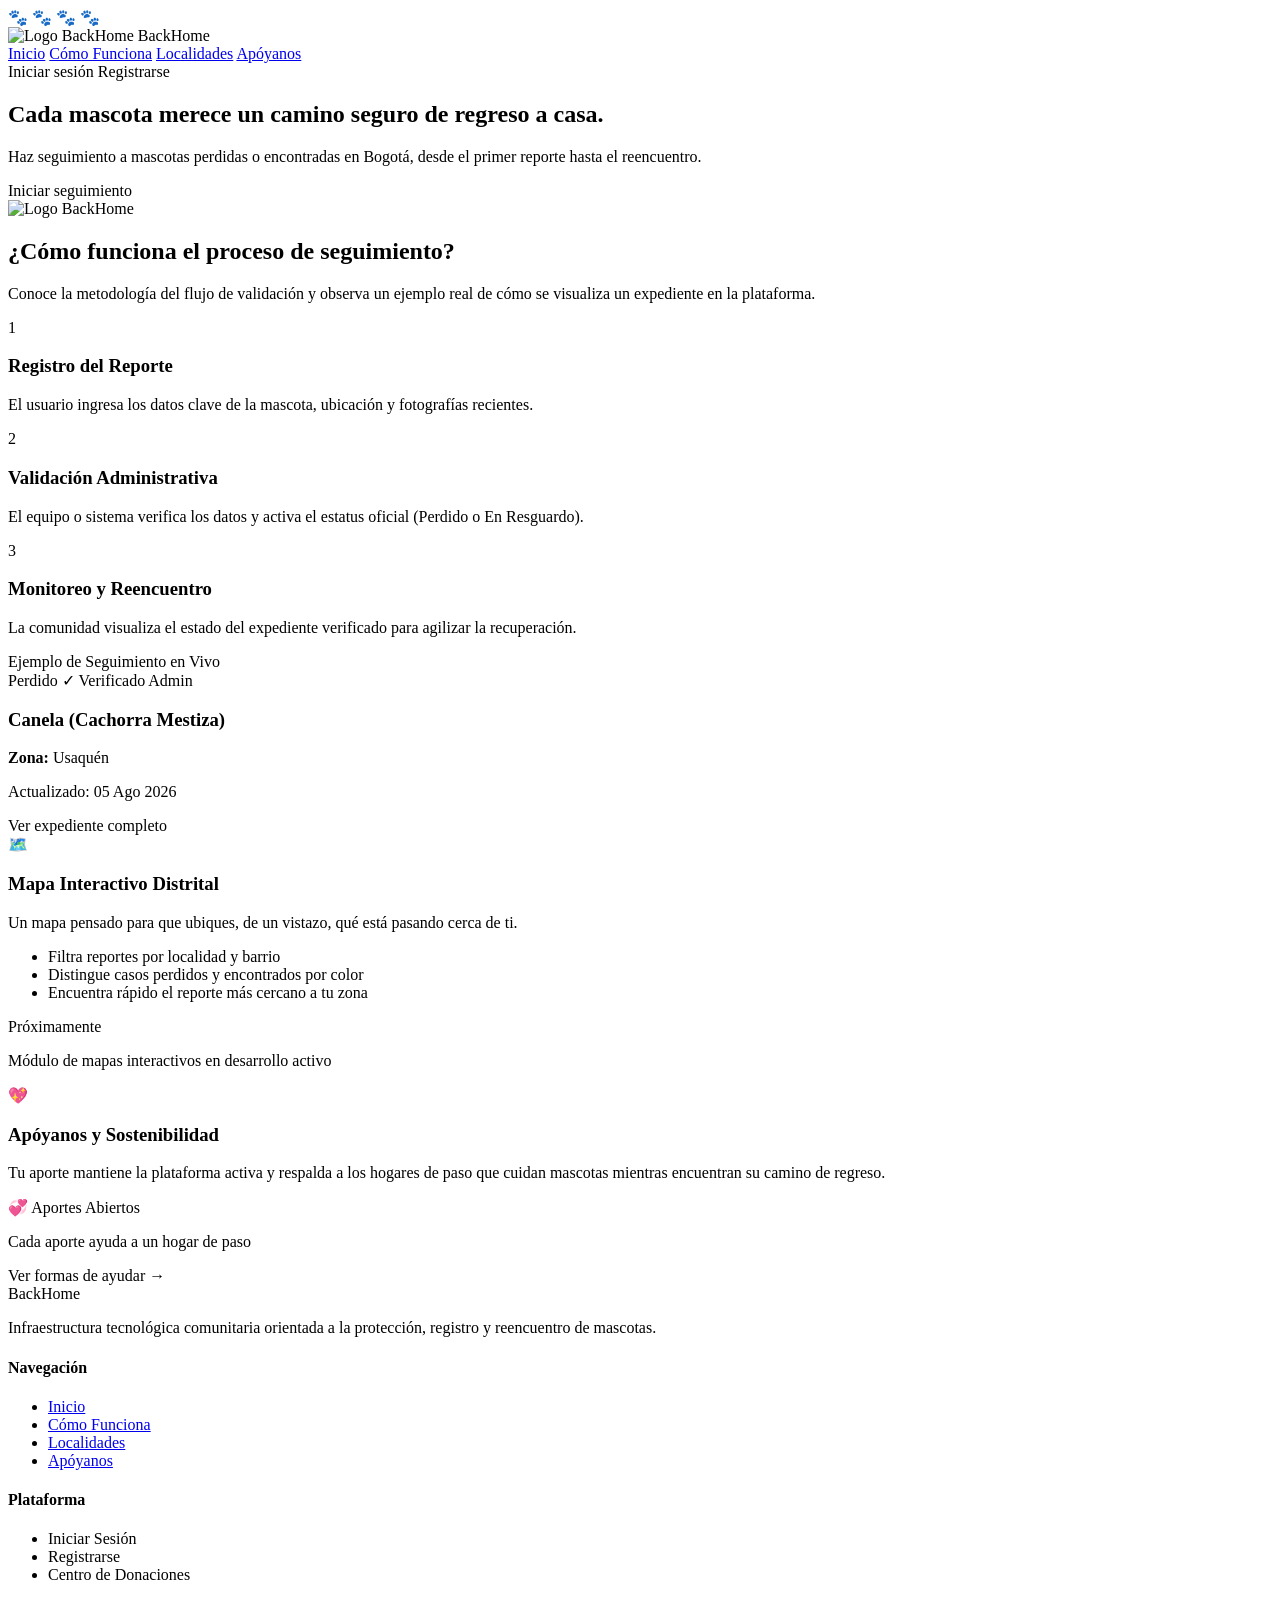
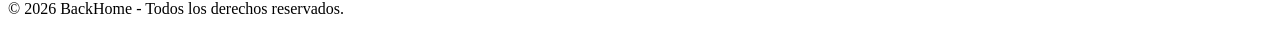
==== commit 2277a221: "css" ====
--- a/demo/src/main/resources/templates/index.html
+++ b/demo/src/main/resources/templates/index.html
@@ -17,7 +17,7 @@
 
 <body>
 
-    <!-- FONDO DECORATIVO GLOBAL (mismo lenguaje visual que el login) -->
+    <!-- FONDO DECORATIVO GLOBAL -->
     <div class="site-background" aria-hidden="true">
         <span class="blob blob-one"></span>
         <span class="blob blob-two"></span>
@@ -58,16 +58,14 @@
             <div class="hero-content-wrapper">
                 <div class="hero-text-block">
                     <h1>Cada mascota merece un camino seguro de <span class="accent-text">regreso a casa.</span></h1>
-                    <p>Publica tu reporte en minutos y dale seguimiento hasta el reencuentro, con el apoyo de tu comunidad en Bogotá.</p>
+                    <p>Haz seguimiento a mascotas perdidas o encontradas en Bogotá, desde el primer reporte hasta el reencuentro.</p>
                     <div class="hero-buttons-container">
-                        <a th:href="@{/registro}" class="btn-primary-action">Reportar ahora</a>
-                    </div>
-                </div>
-
-                <div class="hero-visual-card">
-                    <div class="hero-logo-container">
-                        <img th:src="@{/images/logo-backhome.png}" src="logo.png" alt="Logo BackHome" class="hero-central-logo">
-                    </div>
+                        <a th:href="@{/registro}" class="btn-primary-action">Iniciar seguimiento</a>
+                    </div>
+                </div>
+
+                <div class="hero-logo-container">
+                    <img th:src="@{/images/logo-backhome.png}" src="logo.png" alt="Logo BackHome" class="hero-central-logo">
                 </div>
             </div>
         </section>
@@ -147,6 +145,11 @@
                     </ul>
 
                     <div class="module-preview-stub">
+                        <div class="map-illustration" aria-hidden="true">
+                            <span class="map-pin pin-lost"></span>
+                            <span class="map-pin pin-found"></span>
+                            <span class="map-pin pin-ghost"></span>
+                        </div>
                         <span class="stub-badge soon">Próximamente</span>
                         <p>Módulo de mapas interactivos en desarrollo activo</p>
                     </div>
@@ -161,8 +164,10 @@
                     <p>Tu aporte mantiene la plataforma activa y respalda a los hogares de paso que cuidan mascotas mientras encuentran su camino de regreso.</p>
 
                     <div class="module-preview-stub">
+                        <span class="support-illustration" aria-hidden="true">💞</span>
                         <span class="stub-badge active">Aportes Abiertos</span>
-                        <a th:href="@{/donaciones}" class="btn-stub-action">Ver formas de ayudar</a>
+                        <p>Cada aporte ayuda a un hogar de paso</p>
+                        <a th:href="@{/donaciones}" class="btn-stub-action">Ver formas de ayudar <span aria-hidden="true">→</span></a>
                     </div>
                 </div>
 
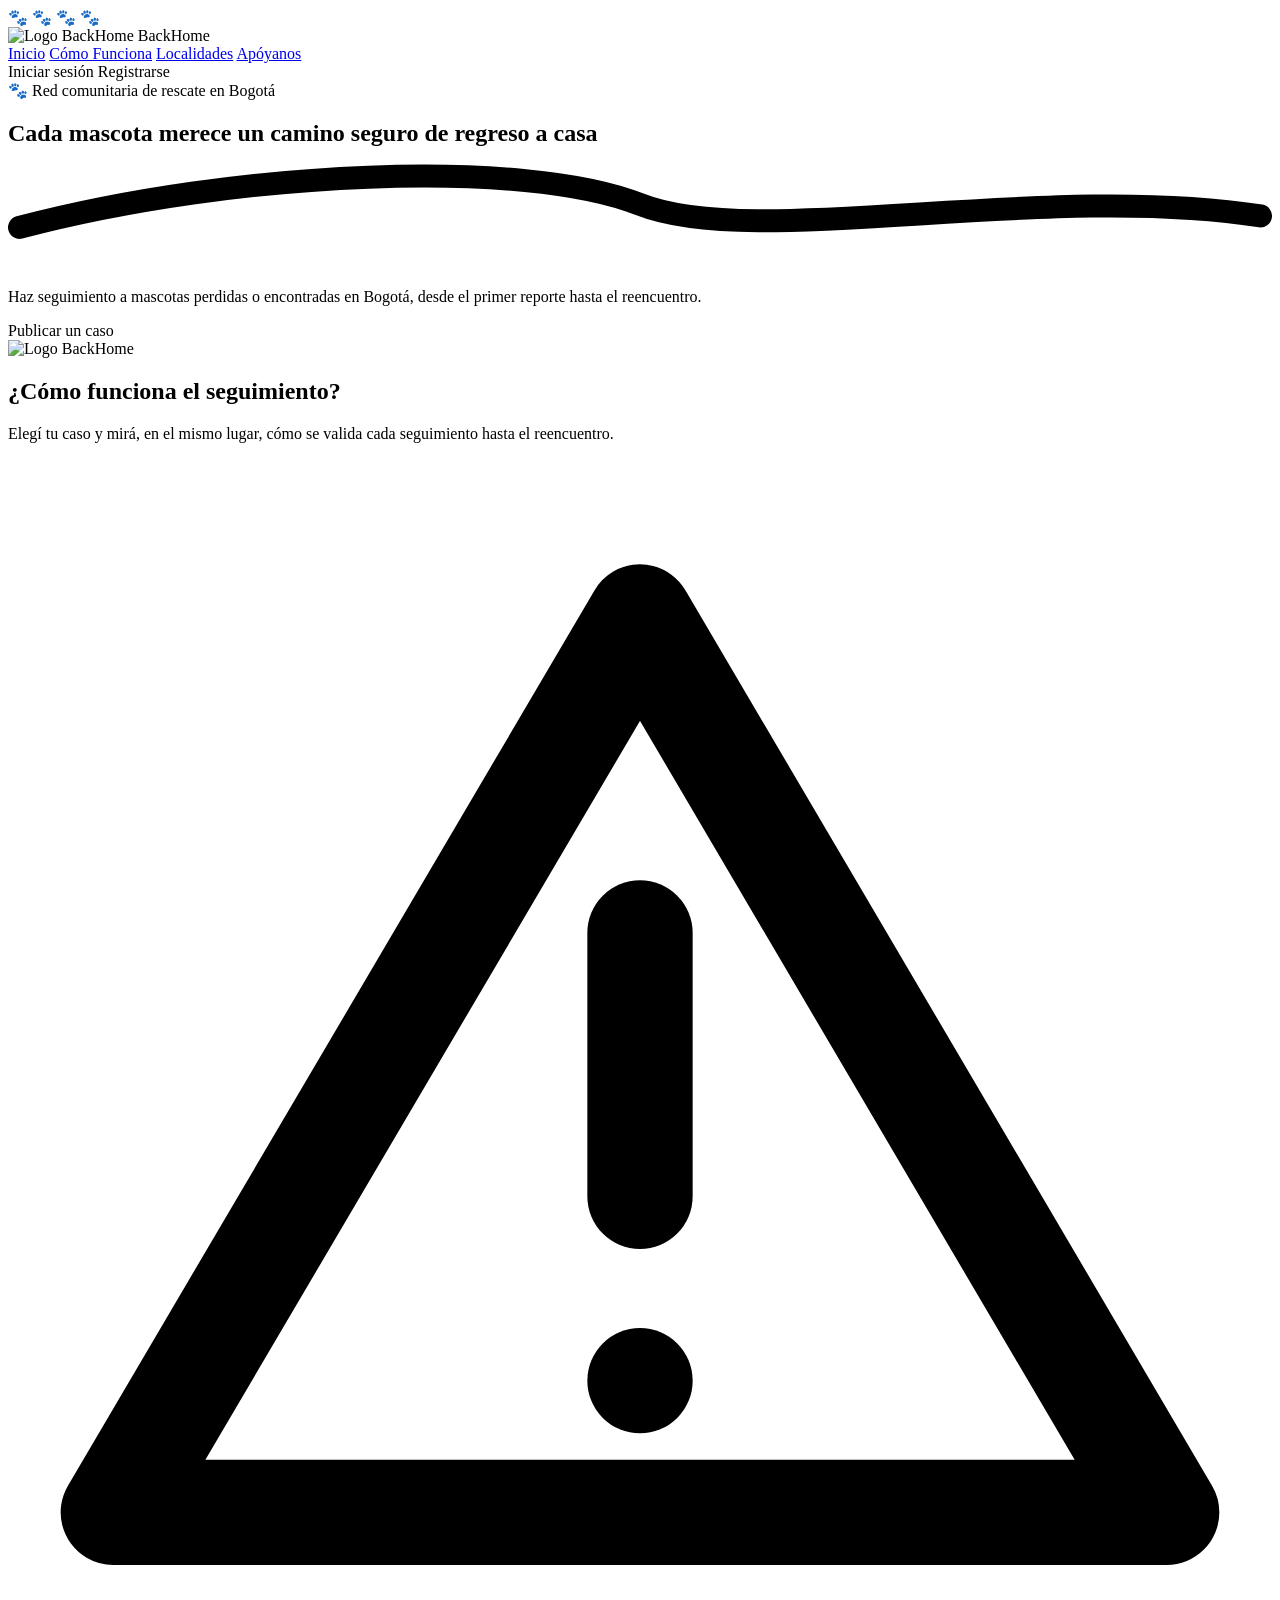
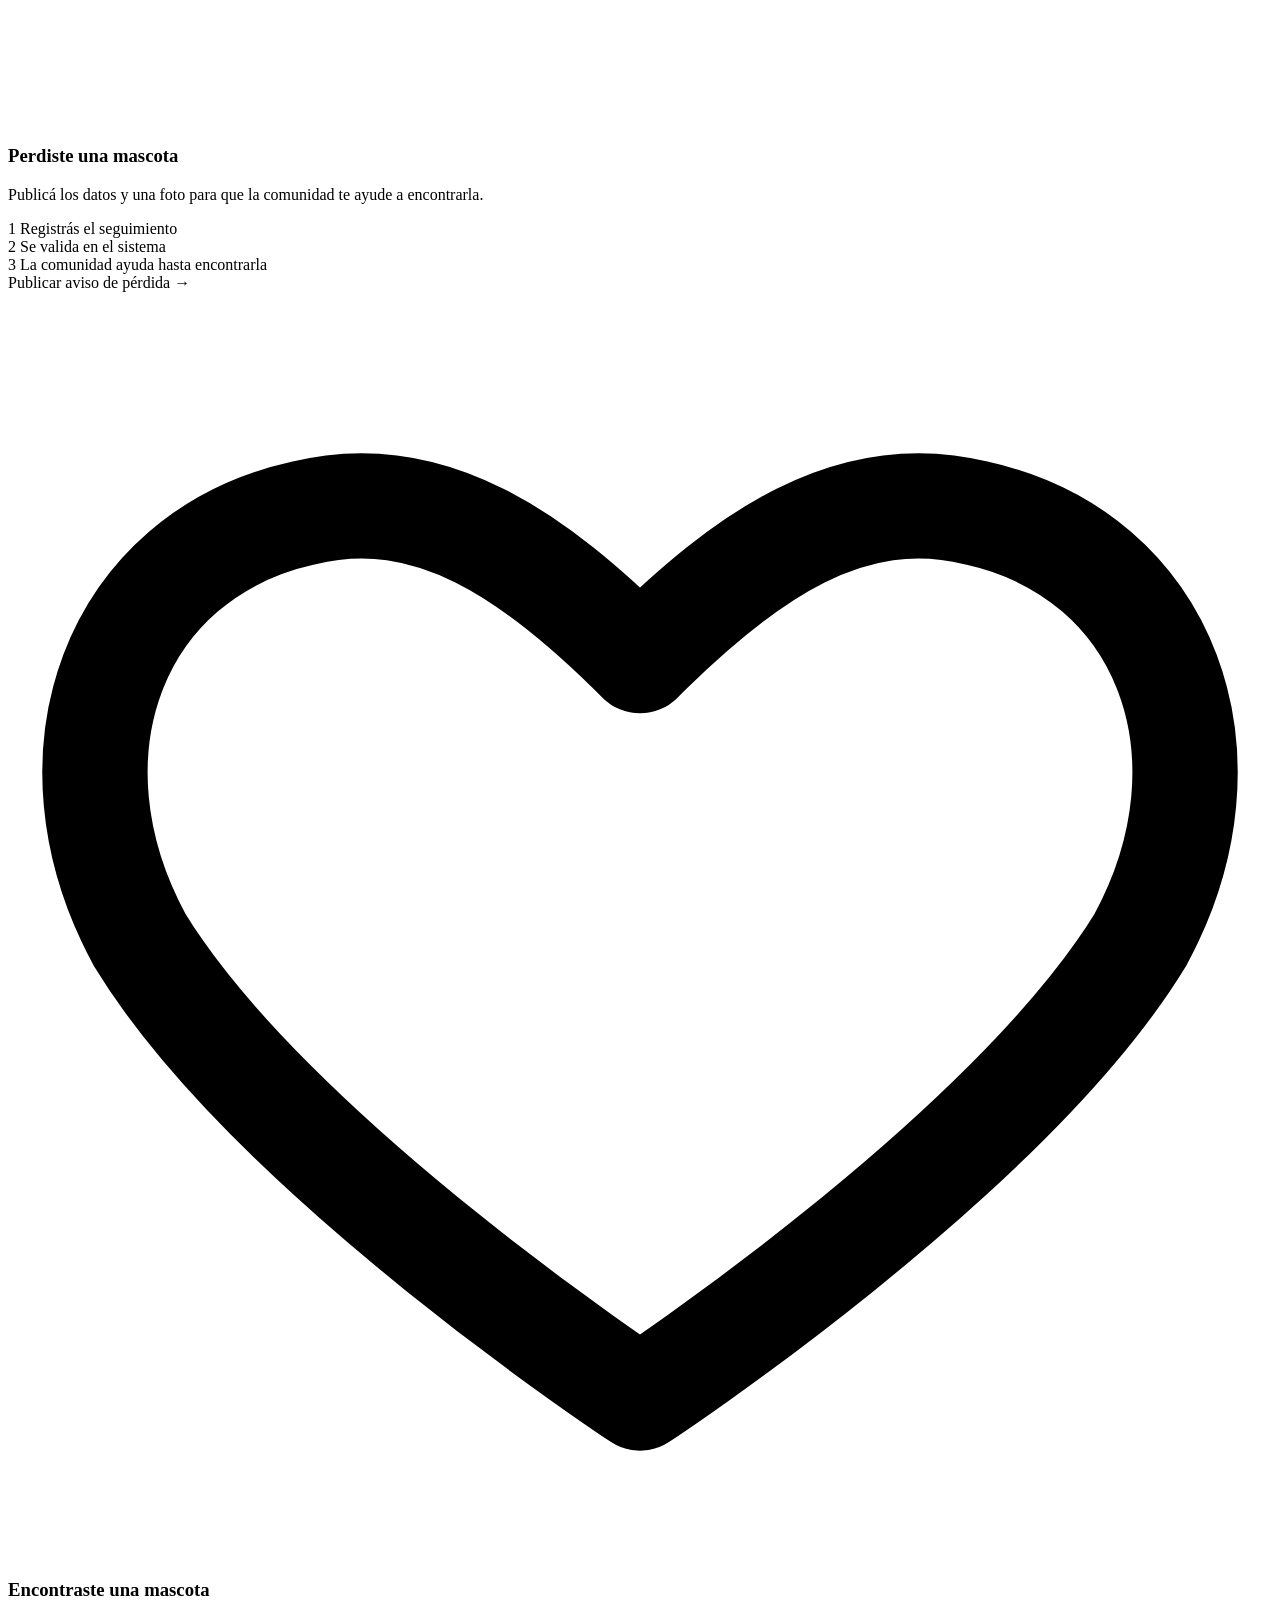
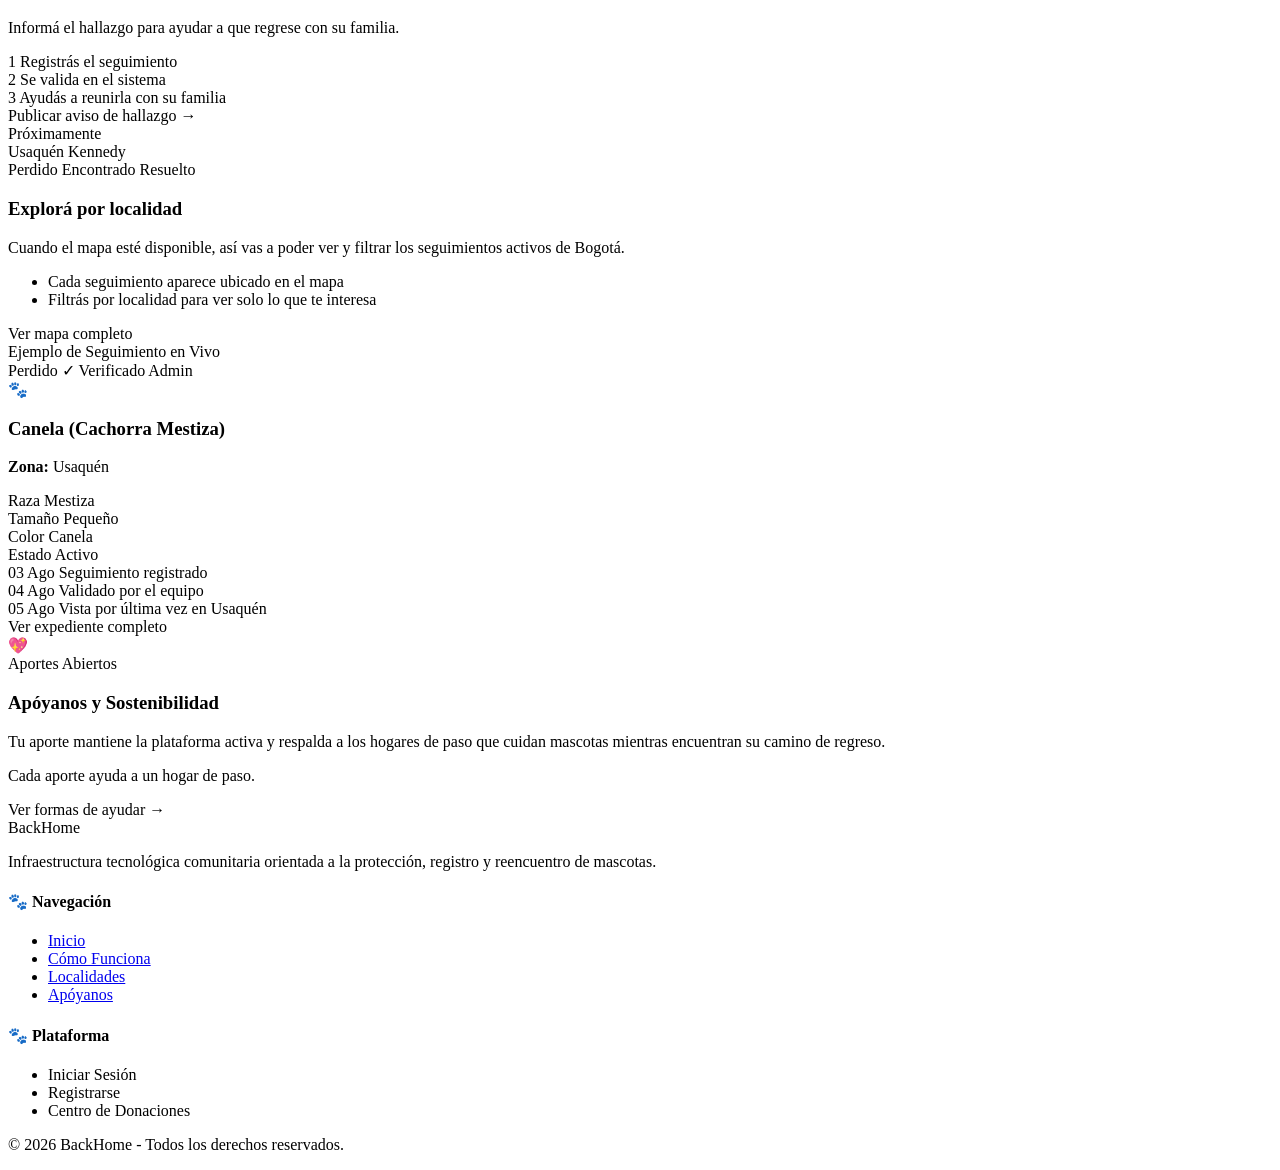
==== commit c13f2278: "Cambios Dashboard" ====
--- a/demo/src/main/resources/templates/index.html
+++ b/demo/src/main/resources/templates/index.html
@@ -57,10 +57,18 @@
         <section class="hero-welcome-section" id="inicio">
             <div class="hero-content-wrapper">
                 <div class="hero-text-block">
-                    <h1>Cada mascota merece un camino seguro de <span class="accent-text">regreso a casa.</span></h1>
+                    <span class="hero-eyebrow">🐾 Red comunitaria de rescate en Bogotá</span>
+                    <h1>Cada mascota merece un camino seguro de
+                        <span class="accent-text">
+                            regreso a casa
+                            <svg class="accent-swash" viewBox="0 0 220 20" preserveAspectRatio="none" aria-hidden="true">
+                                <path d="M2 14C40 4 90 2 110 10C130 18 180 6 218 12" fill="none" stroke="currentColor" stroke-width="4" stroke-linecap="round" />
+                            </svg>
+                        </span>
+                    </h1>
                     <p>Haz seguimiento a mascotas perdidas o encontradas en Bogotá, desde el primer reporte hasta el reencuentro.</p>
                     <div class="hero-buttons-container">
-                        <a th:href="@{/registro}" class="btn-primary-action">Iniciar seguimiento</a>
+                        <a th:href="@{/registro}" class="btn-primary-action">Publicar un caso</a>
                     </div>
                 </div>
 
@@ -70,107 +78,205 @@
             </div>
         </section>
 
-        <!-- SECCIÓN UNIFICADA: PROCESO DE SEGUIMIENTO Y EJEMPLO -->
+        <!-- SECCIÓN: CÓMO FUNCIONA EL SEGUIMIENTO -->
         <section class="workflow-section" id="proceso-seguimiento">
+
             <div class="section-heading-block">
-                <h2>¿Cómo funciona el proceso de seguimiento?</h2>
-                <p>Conoce la metodología del flujo de validación y observa un ejemplo real de cómo se visualiza un expediente en la plataforma.</p>
-            </div>
-
-            <div class="workflow-grid-layout">
-                <!-- Pasos del proceso -->
-                <div class="workflow-steps-list">
-                    <div class="workflow-step-card">
-                        <div class="step-number-badge">1</div>
-                        <div class="step-text-content">
-                            <h3>Registro del Reporte</h3>
-                            <p>El usuario ingresa los datos clave de la mascota, ubicación y fotografías recientes.</p>
-                        </div>
-                    </div>
-
-                    <div class="workflow-step-card">
-                        <div class="step-number-badge">2</div>
-                        <div class="step-text-content">
-                            <h3>Validación Administrativa</h3>
-                            <p>El equipo o sistema verifica los datos y activa el estatus oficial (Perdido o En Resguardo).</p>
-                        </div>
-                    </div>
-
-                    <div class="workflow-step-card">
-                        <div class="step-number-badge">3</div>
-                        <div class="step-text-content">
-                            <h3>Monitoreo y Reencuentro</h3>
-                            <p>La comunidad visualiza el estado del expediente verificado para agilizar la recuperación.</p>
-                        </div>
-                    </div>
-                </div>
-
-                <!-- Tarjeta de ejemplo integrado del seguimiento -->
-                <div class="workflow-example-wrapper">
+                <h2>¿Cómo funciona el seguimiento?</h2>
+                <p>Elegí tu caso y mirá, en el mismo lugar, cómo se valida cada seguimiento hasta el reencuentro.</p>
+            </div>
+
+            <!-- Perdida / Encontrada: misma mecánica de fondo, casos distintos, validación integrada -->
+            <div class="primary-actions-grid">
+
+                <div class="primary-action-card tone-alert">
+                    <div class="primary-action-header">
+                        <span class="primary-action-icon" aria-hidden="true">
+                            <svg viewBox="0 0 24 24" fill="none" stroke="currentColor" stroke-width="2" stroke-linecap="round" stroke-linejoin="round">
+                                <path d="M12 3 2 20h20L12 3z" />
+                                <line x1="12" y1="9" x2="12" y2="14" />
+                                <line x1="12" y1="17.5" x2="12" y2="17.5" />
+                            </svg>
+                        </span>
+                        <div>
+                            <h3>Perdiste una mascota</h3>
+                            <p>Publicá los datos y una foto para que la comunidad te ayude a encontrarla.</p>
+                        </div>
+                    </div>
+
+                    <div class="mini-tracker">
+                        <div class="mini-step">
+                            <span class="mini-step-dot">1</span>
+                            <span class="mini-step-label">Registrás el seguimiento</span>
+                        </div>
+                        <div class="mini-step">
+                            <span class="mini-step-dot">2</span>
+                            <span class="mini-step-label">Se valida en el sistema</span>
+                        </div>
+                        <div class="mini-step">
+                            <span class="mini-step-dot">3</span>
+                            <span class="mini-step-label">La comunidad ayuda hasta encontrarla</span>
+                        </div>
+                    </div>
+
+                    <a th:href="@{/registro}" class="primary-action-cta">Publicar aviso de pérdida <span aria-hidden="true">→</span></a>
+                </div>
+
+                <div class="primary-action-card tone-hope">
+                    <div class="primary-action-header">
+                        <span class="primary-action-icon" aria-hidden="true">
+                            <svg viewBox="0 0 24 24" fill="none" stroke="currentColor" stroke-width="2" stroke-linecap="round" stroke-linejoin="round">
+                                <path d="M12 21s-7-4.6-9.5-8.7C.6 8.8 2 5 5.6 4.2 8 3.6 10 5 12 7c2-2 4-3.4 6.4-2.8C22 5 23.4 8.8 21.5 12.3 19 16.4 12 21 12 21z" />
+                            </svg>
+                        </span>
+                        <div>
+                            <h3>Encontraste una mascota</h3>
+                            <p>Informá el hallazgo para ayudar a que regrese con su familia.</p>
+                        </div>
+                    </div>
+
+                    <div class="mini-tracker">
+                        <div class="mini-step">
+                            <span class="mini-step-dot">1</span>
+                            <span class="mini-step-label">Registrás el seguimiento</span>
+                        </div>
+                        <div class="mini-step">
+                            <span class="mini-step-dot">2</span>
+                            <span class="mini-step-label">Se valida en el sistema</span>
+                        </div>
+                        <div class="mini-step">
+                            <span class="mini-step-dot">3</span>
+                            <span class="mini-step-label">Ayudás a reunirla con su familia</span>
+                        </div>
+                    </div>
+
+                    <a th:href="@{/registro}" class="primary-action-cta">Publicar aviso de hallazgo <span aria-hidden="true">→</span></a>
+                </div>
+            </div>
+
+            <!-- Mapa ilustrado + expediente de ejemplo -->
+            <div class="secondary-grid">
+
+                <!-- Mapa: ilustración real con pines, leyenda y explicación -->
+                <div class="map-showcase" id="localidades-mapa">
+                    <span class="map-ribbon">Próximamente</span>
+
+                    <div class="map-illustration-frame" aria-hidden="true">
+                        <div class="map-illustration-grid"></div>
+                        <span class="map-district d-1"></span>
+                        <span class="map-district d-2"></span>
+                        <span class="map-pin-lg pin-alert" style="top:26%; left:58%;"></span>
+                        <span class="map-pin-lg pin-hope" style="top:56%; left:32%;"></span>
+                        <span class="map-pin-lg pin-resolved" style="top:42%; left:76%;"></span>
+                        <span class="map-locality-tag" style="top:20%; left:54%;">Usaquén</span>
+                        <span class="map-locality-tag" style="top:64%; left:16%;">Kennedy</span>
+                    </div>
+
+                    <div class="map-legend">
+                        <span class="map-legend-item"><span class="legend-dot pin-alert"></span> Perdido</span>
+                        <span class="map-legend-item"><span class="legend-dot pin-hope"></span> Encontrado</span>
+                        <span class="map-legend-item"><span class="legend-dot pin-resolved"></span> Resuelto</span>
+                    </div>
+
+                    <div class="map-showcase-body">
+                        <h3>Explorá por localidad</h3>
+                        <p>Cuando el mapa esté disponible, así vas a poder ver y filtrar los seguimientos activos de Bogotá.</p>
+
+                        <ul class="locality-feature-list">
+                            <li>Cada seguimiento aparece ubicado en el mapa</li>
+                            <li>Filtrás por localidad para ver solo lo que te interesa</li>
+                        </ul>
+
+                        <div class="map-cta">Ver mapa completo</div>
+                    </div>
+                </div>
+
+                <!-- Expediente de ejemplo, con más información real -->
+                <div class="case-file-wrapper">
                     <span class="example-tag-label">Ejemplo de Seguimiento en Vivo</span>
 
-                    <div class="example-preview-card">
-                        <div class="example-card-media-area">
+                    <div class="case-file-card">
+                        <div class="case-file-banner">
                             <span class="status-badge-pill lost">Perdido</span>
                             <span class="status-badge-verified">✓ Verificado Admin</span>
                         </div>
-                        <div class="example-card-body-area">
-                            <h3 th:text="${caso1 != null ? caso1.titulo : 'Canela (Cachorra Mestiza)'}">Canela (Cachorra Mestiza)</h3>
-                            <p class="example-location-text"><strong>Zona:</strong> Usaquén</p>
-                            <p class="example-date-text">Actualizado: 05 Ago 2026</p>
-
-                            <!-- Botón simulado (estético / no interactivo) -->
-                            <div class="btn-mock-action">Ver expediente completo</div>
+
+                        <div class="case-file-body">
+                            <div class="case-file-identity">
+                                <span class="example-avatar" aria-hidden="true">🐾</span>
+                                <div>
+                                    <h3 th:text="${caso1 != null ? caso1.titulo : 'Canela (Cachorra Mestiza)'}">Canela (Cachorra Mestiza)</h3>
+                                    <p class="example-location-text"><strong>Zona:</strong> Usaquén</p>
+                                </div>
+                            </div>
+
+                            <div class="case-file-info-grid">
+                                <div class="case-file-info-item">
+                                    <span class="info-label">Raza</span>
+                                    <span class="info-value">Mestiza</span>
+                                </div>
+                                <div class="case-file-info-item">
+                                    <span class="info-label">Tamaño</span>
+                                    <span class="info-value">Pequeño</span>
+                                </div>
+                                <div class="case-file-info-item">
+                                    <span class="info-label">Color</span>
+                                    <span class="info-value">Canela</span>
+                                </div>
+                                <div class="case-file-info-item">
+                                    <span class="info-label">Estado</span>
+                                    <span class="info-value">Activo</span>
+                                </div>
+                            </div>
+
+                            <div class="case-file-timeline">
+                                <div class="timeline-item">
+                                    <span class="timeline-dot"></span>
+                                    <div>
+                                        <span class="timeline-date">03 Ago</span>
+                                        <span class="timeline-label">Seguimiento registrado</span>
+                                    </div>
+                                </div>
+                                <div class="timeline-item">
+                                    <span class="timeline-dot"></span>
+                                    <div>
+                                        <span class="timeline-date">04 Ago</span>
+                                        <span class="timeline-label">Validado por el equipo</span>
+                                    </div>
+                                </div>
+                                <div class="timeline-item">
+                                    <span class="timeline-dot active"></span>
+                                    <div>
+                                        <span class="timeline-date">05 Ago</span>
+                                        <span class="timeline-label">Vista por última vez en Usaquén</span>
+                                    </div>
+                                </div>
+                            </div>
+
+                            <div class="case-file-cta">Ver expediente completo</div>
                         </div>
                     </div>
                 </div>
             </div>
         </section>
 
-        <!-- SECCIÓN DE MÓDULOS INTERACTIVOS (MAPA Y APOYO) -->
+        <!-- SECCIÓN DE APOYO / DONACIONES -->
         <section class="interactive-modules-section">
-            <div class="modules-grid-layout">
-
-                <!-- Módulo Mapa Interactivo -->
-                <div class="module-card-box" id="localidades-mapa">
-                    <div class="module-card-header">
-                        <span class="module-icon-emoji">🗺️</span>
-                        <h3>Mapa Interactivo Distrital</h3>
-                    </div>
-                    <p>Un mapa pensado para que ubiques, de un vistazo, qué está pasando cerca de ti.</p>
-                    <ul class="module-feature-list">
-                        <li>Filtra reportes por localidad y barrio</li>
-                        <li>Distingue casos perdidos y encontrados por color</li>
-                        <li>Encuentra rápido el reporte más cercano a tu zona</li>
-                    </ul>
-
-                    <div class="module-preview-stub">
-                        <div class="map-illustration" aria-hidden="true">
-                            <span class="map-pin pin-lost"></span>
-                            <span class="map-pin pin-found"></span>
-                            <span class="map-pin pin-ghost"></span>
-                        </div>
-                        <span class="stub-badge soon">Próximamente</span>
-                        <p>Módulo de mapas interactivos en desarrollo activo</p>
-                    </div>
-                </div>
-
-                <!-- Módulo de Apoyo / Donaciones -->
-                <div class="module-card-box" id="apoyo-donaciones">
-                    <div class="module-card-header">
-                        <span class="module-icon-emoji">💖</span>
-                        <h3>Apóyanos y Sostenibilidad</h3>
-                    </div>
+            <div class="support-showcase" id="apoyo-donaciones">
+                <div class="support-showcase-visual" aria-hidden="true">
+                    <span class="support-icon-badge">💖</span>
+                    <span class="support-dot dot-a"></span>
+                    <span class="support-dot dot-b"></span>
+                    <span class="support-dot dot-c"></span>
+                </div>
+
+                <div class="support-showcase-content">
+                    <span class="stub-badge active">Aportes Abiertos</span>
+                    <h3>Apóyanos y Sostenibilidad</h3>
                     <p>Tu aporte mantiene la plataforma activa y respalda a los hogares de paso que cuidan mascotas mientras encuentran su camino de regreso.</p>
-
-                    <div class="module-preview-stub">
-                        <span class="support-illustration" aria-hidden="true">💞</span>
-                        <span class="stub-badge active">Aportes Abiertos</span>
-                        <p>Cada aporte ayuda a un hogar de paso</p>
-                        <a th:href="@{/donaciones}" class="btn-stub-action">Ver formas de ayudar <span aria-hidden="true">→</span></a>
-                    </div>
-                </div>
-
+                    <p class="support-microcopy">Cada aporte ayuda a un hogar de paso.</p>
+                    <a th:href="@{/donaciones}" class="btn-stub-action">Ver formas de ayudar <span aria-hidden="true">→</span></a>
+                </div>
             </div>
         </section>
 
@@ -187,7 +293,7 @@
             </div>
 
             <div class="footer-column-links">
-                <h4>Navegación</h4>
+                <h4><span aria-hidden="true">🐾</span> Navegación</h4>
                 <ul>
                     <li><a href="#inicio">Inicio</a></li>
                     <li><a href="#proceso-seguimiento">Cómo Funciona</a></li>
@@ -197,7 +303,7 @@
             </div>
 
             <div class="footer-column-links">
-                <h4>Plataforma</h4>
+                <h4><span aria-hidden="true">🐾</span> Plataforma</h4>
                 <ul>
                     <li><a th:href="@{/login}">Iniciar Sesión</a></li>
                     <li><a th:href="@{/registro}">Registrarse</a></li>
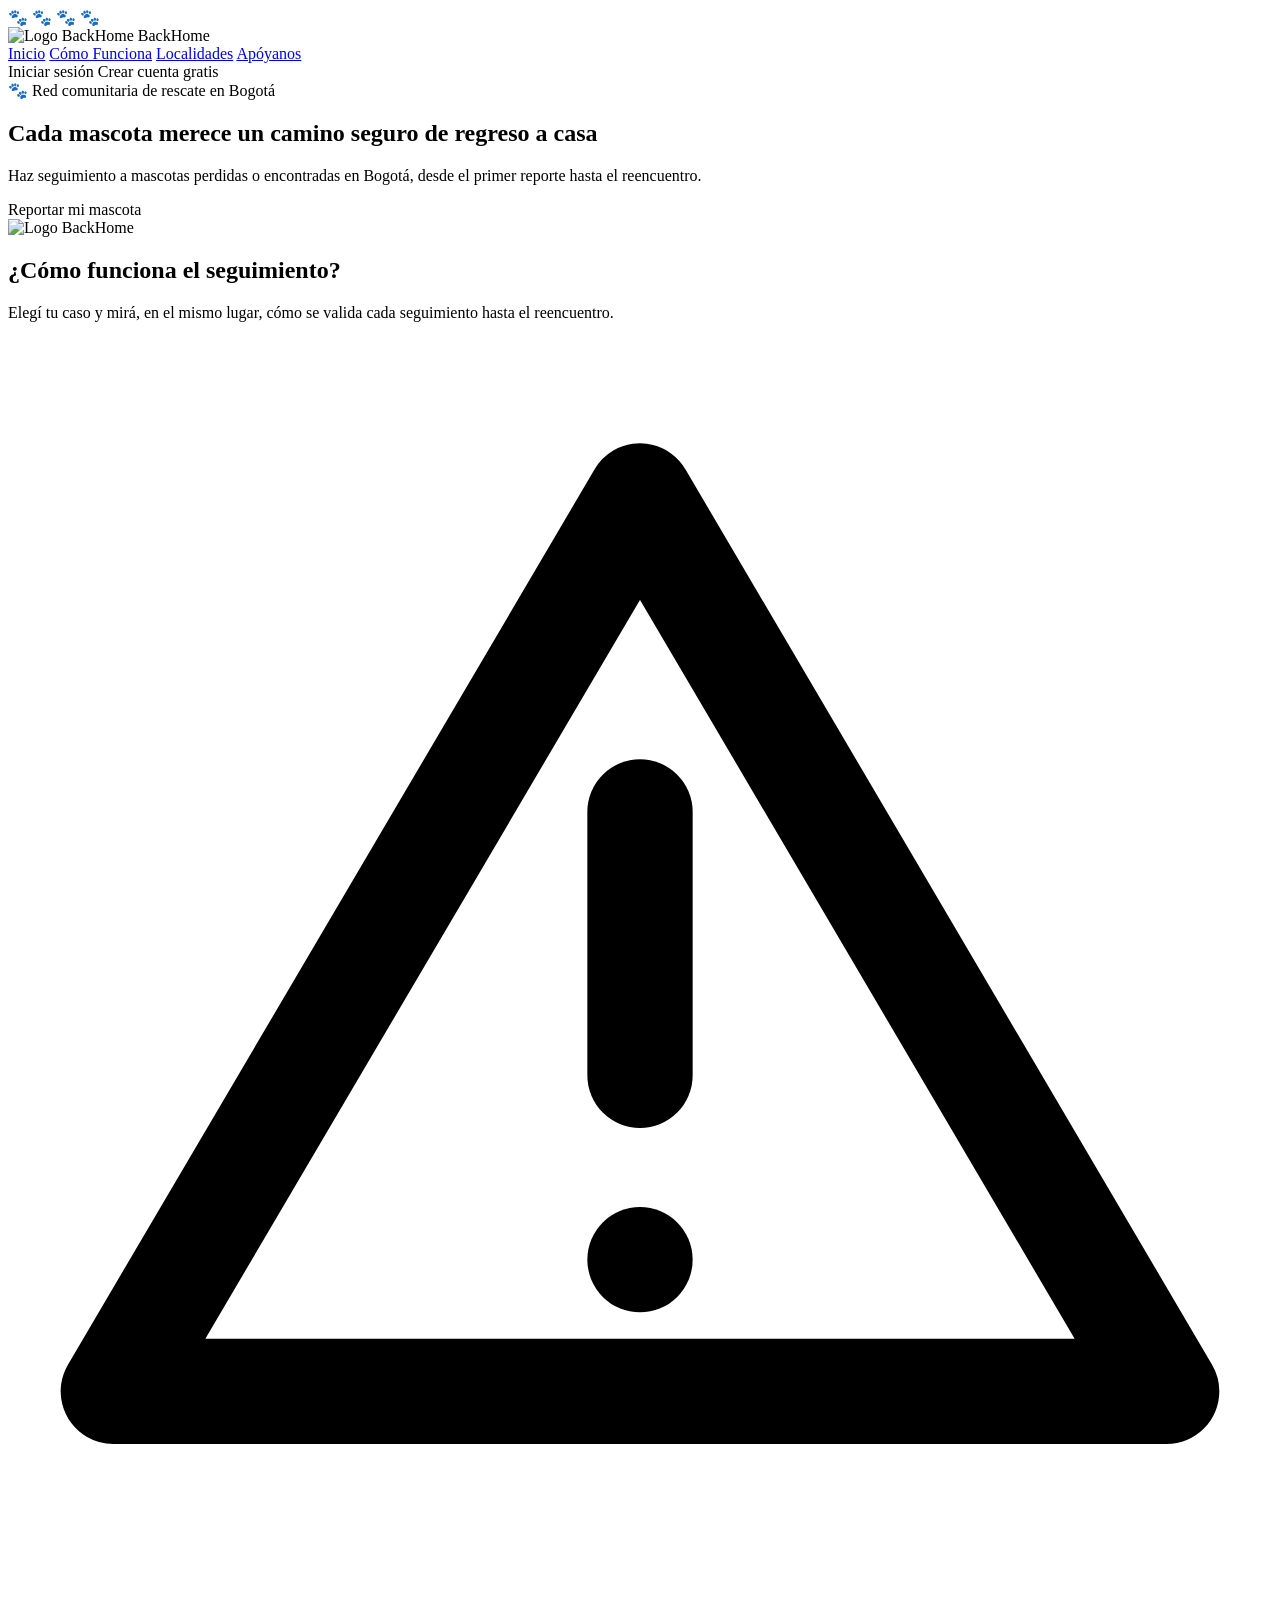
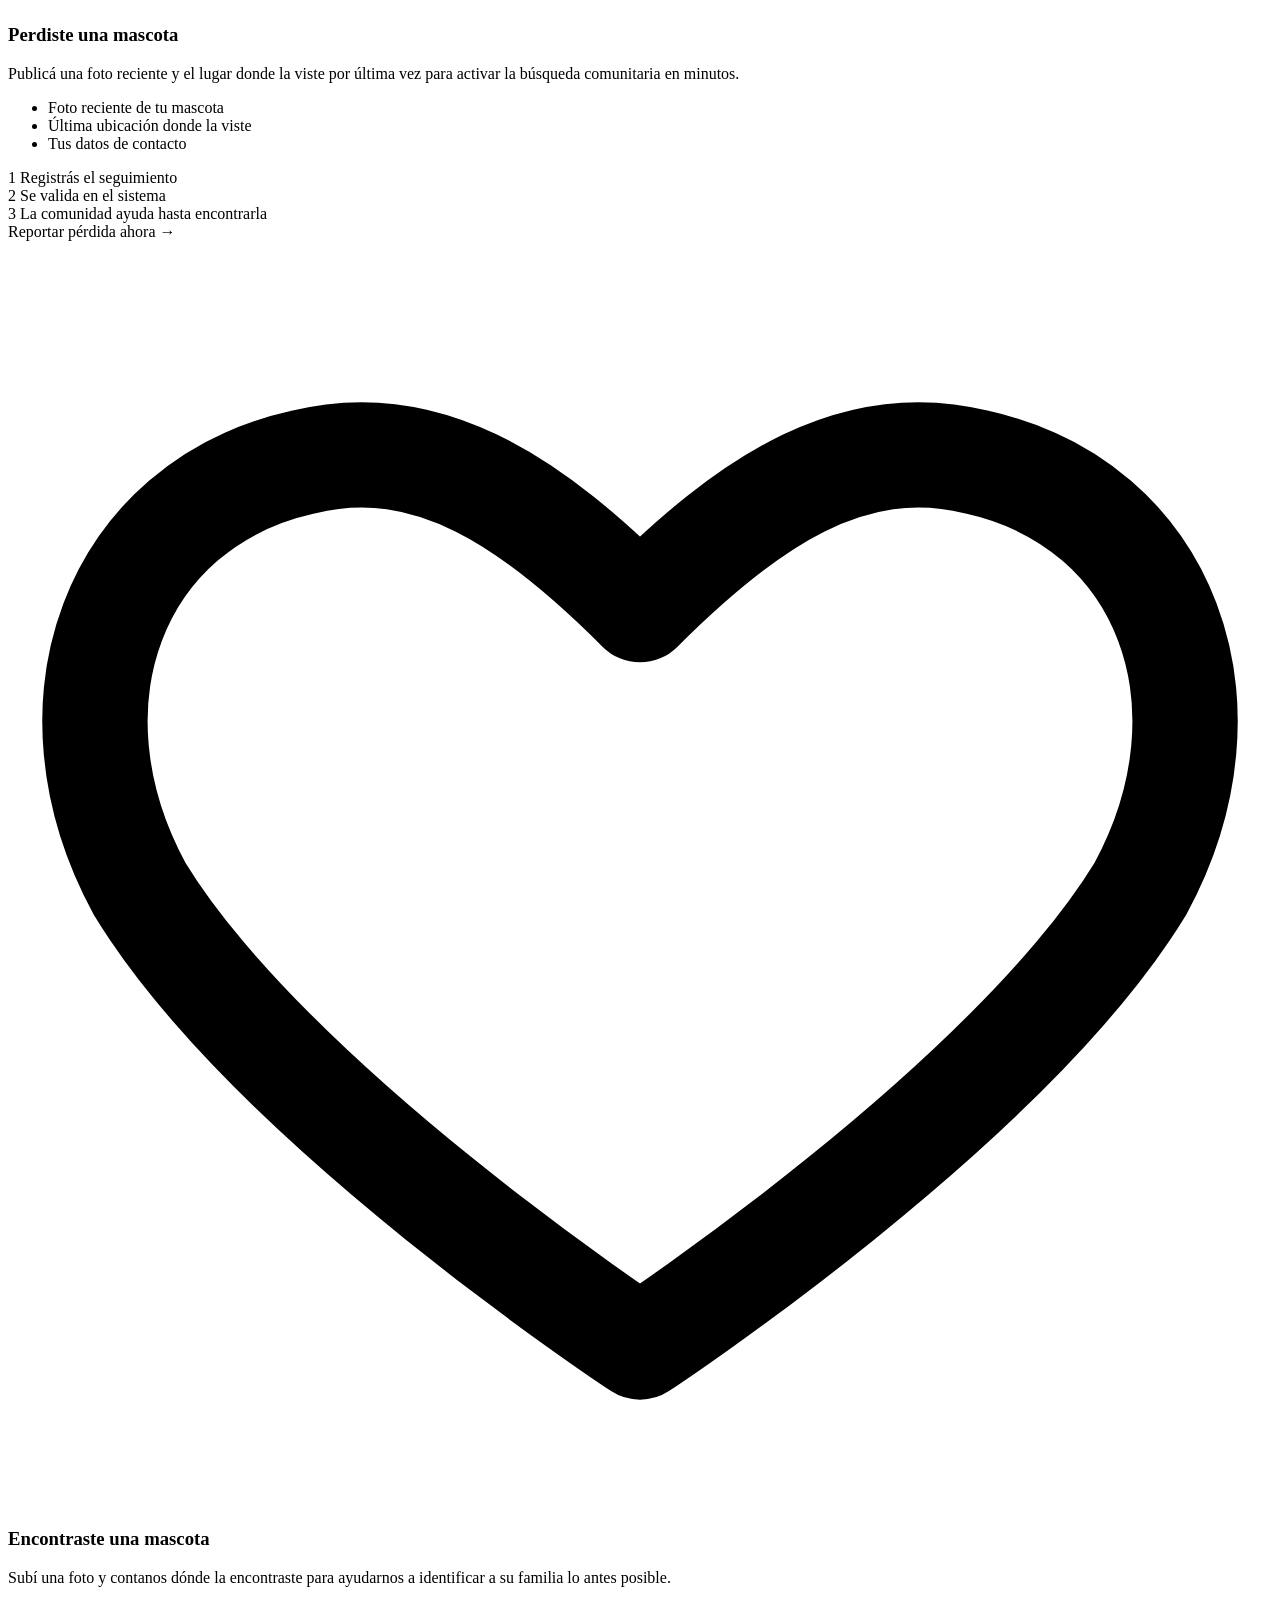
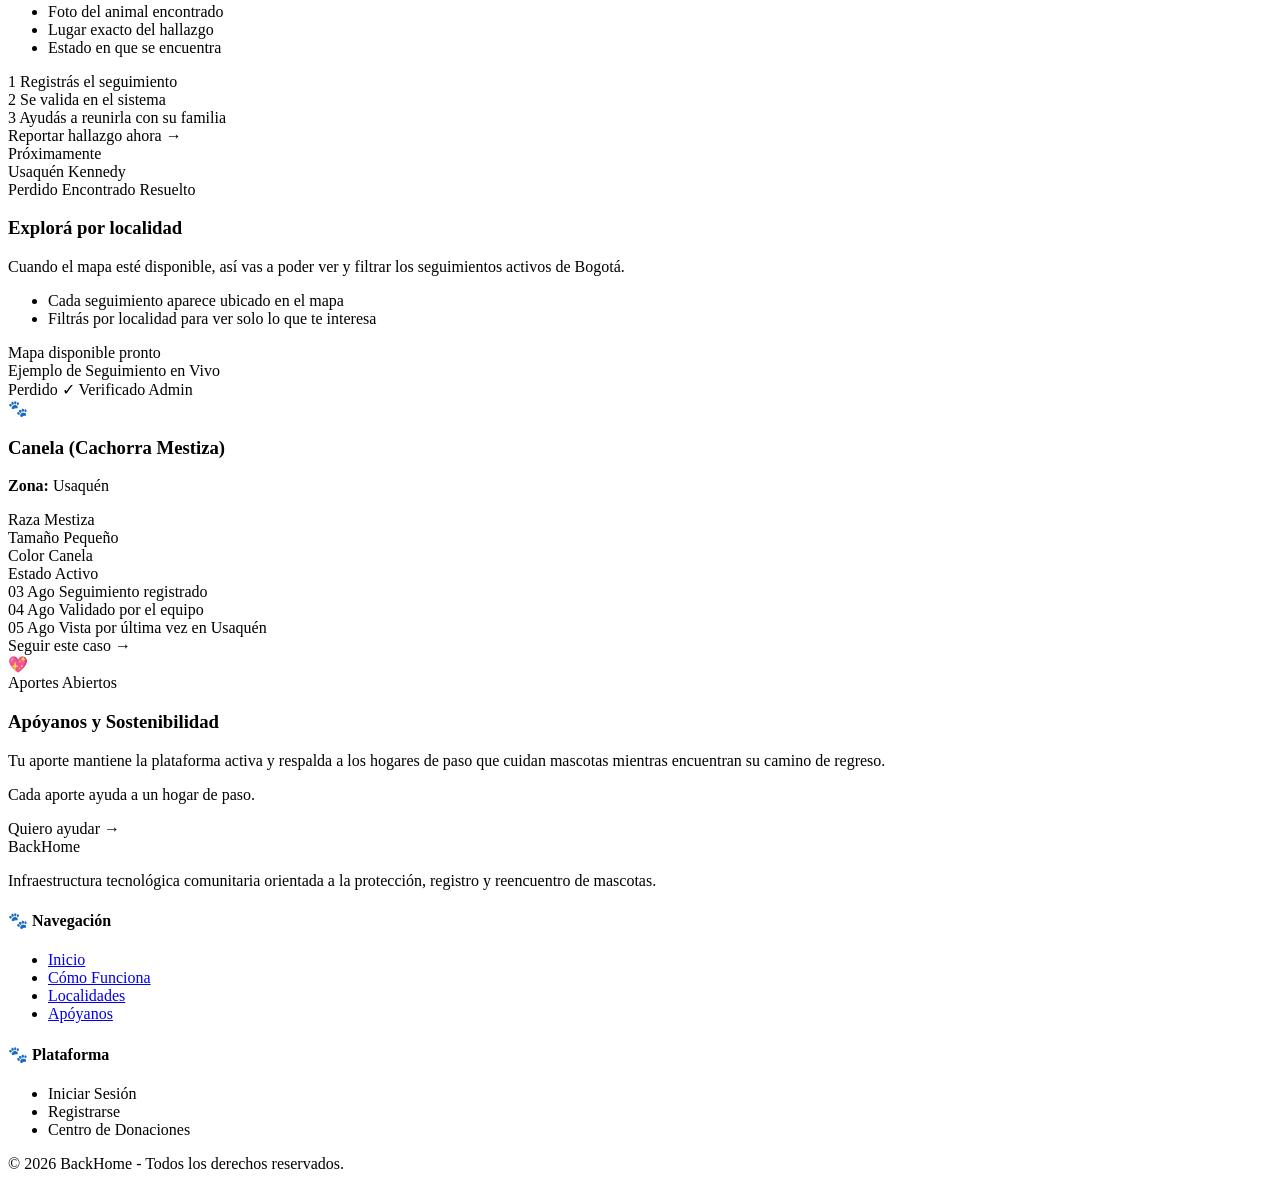
==== commit 28050c6b: "dashboard editado" ====
--- a/demo/src/main/resources/templates/index.html
+++ b/demo/src/main/resources/templates/index.html
@@ -45,7 +45,7 @@
 
             <div class="header-actions-group">
                 <a th:href="@{/login}" class="auth-link-login">Iniciar sesión</a>
-                <a th:href="@{/registro}" class="auth-btn-register">Registrarse</a>
+                <a th:href="@{/registro}" class="auth-btn-register">Crear cuenta gratis</a>
             </div>
         </div>
     </header>
@@ -61,14 +61,11 @@
                     <h1>Cada mascota merece un camino seguro de
                         <span class="accent-text">
                             regreso a casa
-                            <svg class="accent-swash" viewBox="0 0 220 20" preserveAspectRatio="none" aria-hidden="true">
-                                <path d="M2 14C40 4 90 2 110 10C130 18 180 6 218 12" fill="none" stroke="currentColor" stroke-width="4" stroke-linecap="round" />
-                            </svg>
                         </span>
                     </h1>
                     <p>Haz seguimiento a mascotas perdidas o encontradas en Bogotá, desde el primer reporte hasta el reencuentro.</p>
                     <div class="hero-buttons-container">
-                        <a th:href="@{/registro}" class="btn-primary-action">Publicar un caso</a>
+                        <a th:href="@{/registro}" class="btn-primary-action">Reportar mi mascota</a>
                     </div>
                 </div>
 
@@ -100,9 +97,15 @@
                         </span>
                         <div>
                             <h3>Perdiste una mascota</h3>
-                            <p>Publicá los datos y una foto para que la comunidad te ayude a encontrarla.</p>
-                        </div>
-                    </div>
+                            <p>Publicá una foto reciente y el lugar donde la viste por última vez para activar la búsqueda comunitaria en minutos.</p>
+                        </div>
+                    </div>
+
+                    <ul class="primary-action-checklist">
+                        <li>Foto reciente de tu mascota</li>
+                        <li>Última ubicación donde la viste</li>
+                        <li>Tus datos de contacto</li>
+                    </ul>
 
                     <div class="mini-tracker">
                         <div class="mini-step">
@@ -119,7 +122,7 @@
                         </div>
                     </div>
 
-                    <a th:href="@{/registro}" class="primary-action-cta">Publicar aviso de pérdida <span aria-hidden="true">→</span></a>
+                    <a th:href="@{/registro}" class="primary-action-cta">Reportar pérdida ahora <span aria-hidden="true">→</span></a>
                 </div>
 
                 <div class="primary-action-card tone-hope">
@@ -131,9 +134,15 @@
                         </span>
                         <div>
                             <h3>Encontraste una mascota</h3>
-                            <p>Informá el hallazgo para ayudar a que regrese con su familia.</p>
-                        </div>
-                    </div>
+                            <p>Subí una foto y contanos dónde la encontraste para ayudarnos a identificar a su familia lo antes posible.</p>
+                        </div>
+                    </div>
+
+                    <ul class="primary-action-checklist">
+                        <li>Foto del animal encontrado</li>
+                        <li>Lugar exacto del hallazgo</li>
+                        <li>Estado en que se encuentra</li>
+                    </ul>
 
                     <div class="mini-tracker">
                         <div class="mini-step">
@@ -150,7 +159,7 @@
                         </div>
                     </div>
 
-                    <a th:href="@{/registro}" class="primary-action-cta">Publicar aviso de hallazgo <span aria-hidden="true">→</span></a>
+                    <a th:href="@{/registro}" class="primary-action-cta">Reportar hallazgo ahora <span aria-hidden="true">→</span></a>
                 </div>
             </div>
 
@@ -187,7 +196,7 @@
                             <li>Filtrás por localidad para ver solo lo que te interesa</li>
                         </ul>
 
-                        <div class="map-cta">Ver mapa completo</div>
+                        <div class="map-cta">Mapa disponible pronto</div>
                     </div>
                 </div>
 
@@ -253,7 +262,7 @@
                                 </div>
                             </div>
 
-                            <div class="case-file-cta">Ver expediente completo</div>
+                            <div class="case-file-cta">Seguir este caso <span aria-hidden="true">→</span></div>
                         </div>
                     </div>
                 </div>
@@ -275,7 +284,7 @@
                     <h3>Apóyanos y Sostenibilidad</h3>
                     <p>Tu aporte mantiene la plataforma activa y respalda a los hogares de paso que cuidan mascotas mientras encuentran su camino de regreso.</p>
                     <p class="support-microcopy">Cada aporte ayuda a un hogar de paso.</p>
-                    <a th:href="@{/donaciones}" class="btn-stub-action">Ver formas de ayudar <span aria-hidden="true">→</span></a>
+                    <a th:href="@{/donaciones}" class="btn-stub-action">Quiero ayudar <span aria-hidden="true">→</span></a>
                 </div>
             </div>
         </section>
